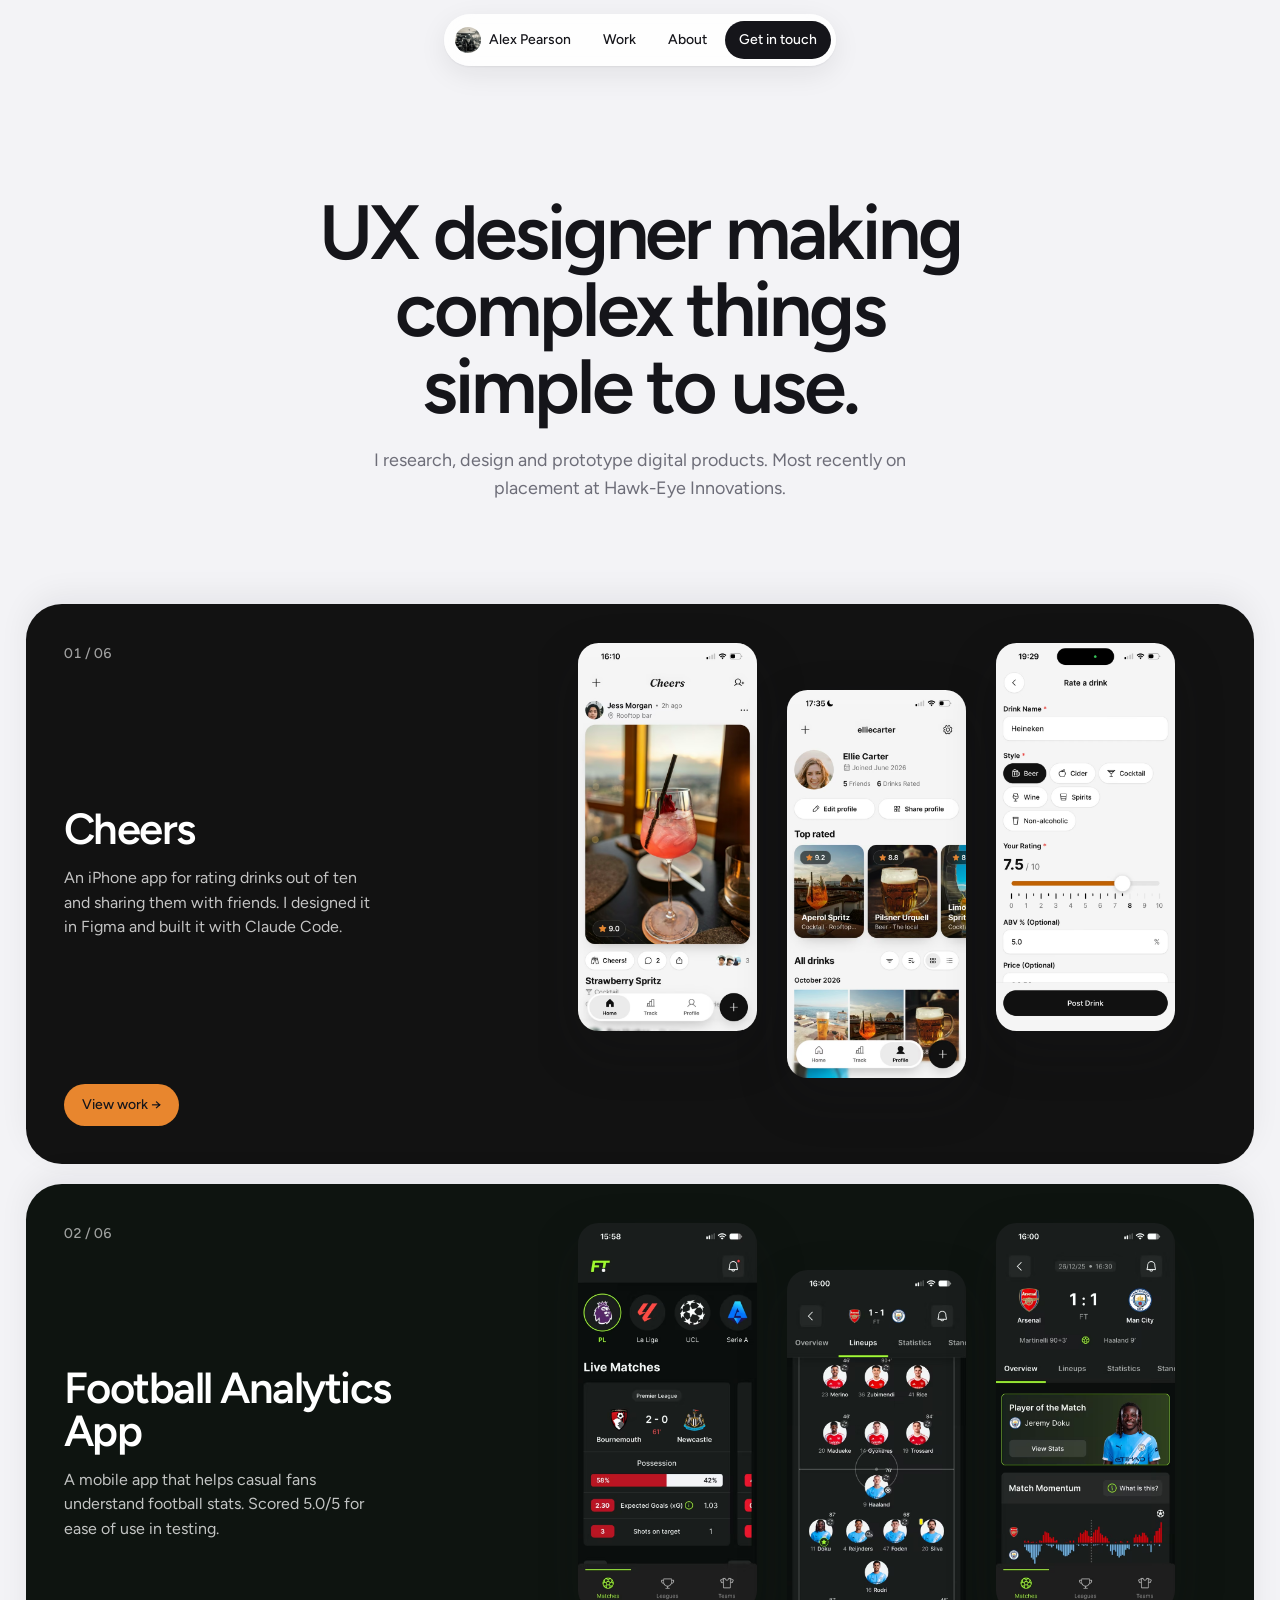
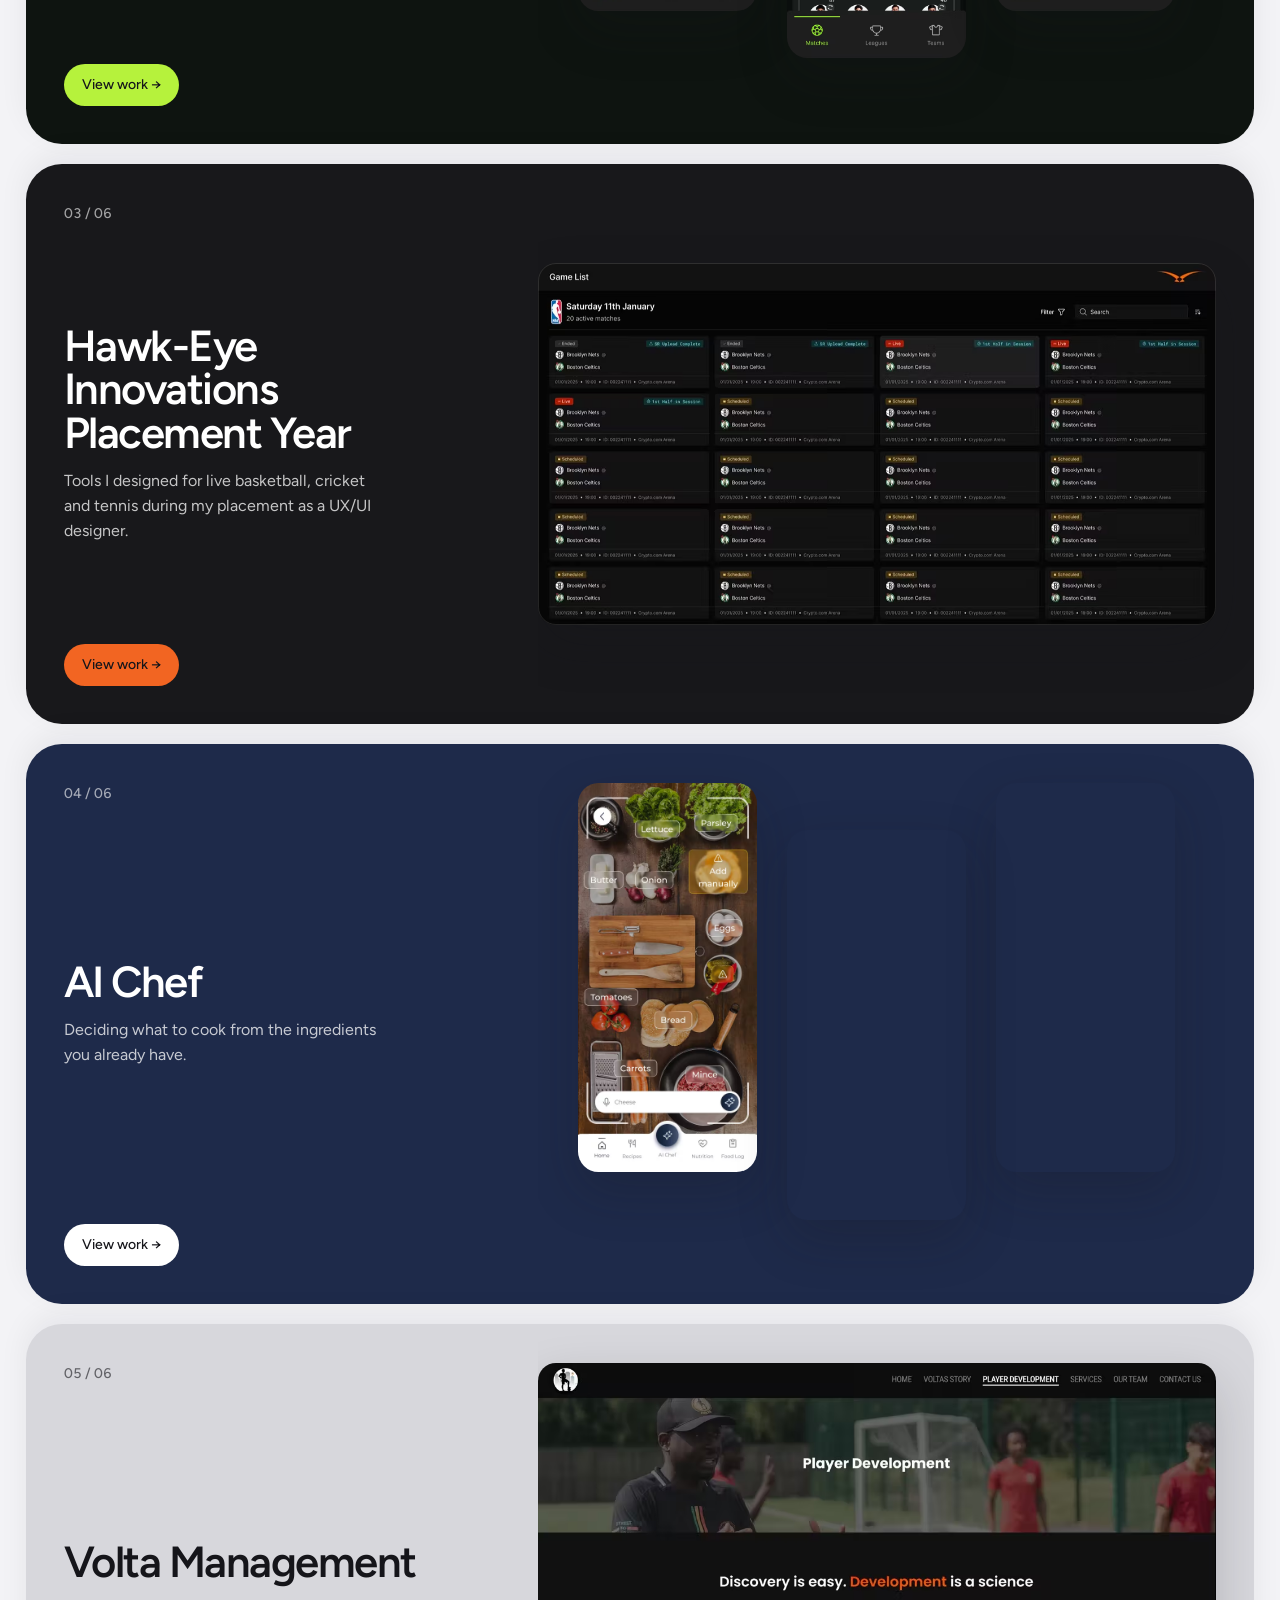
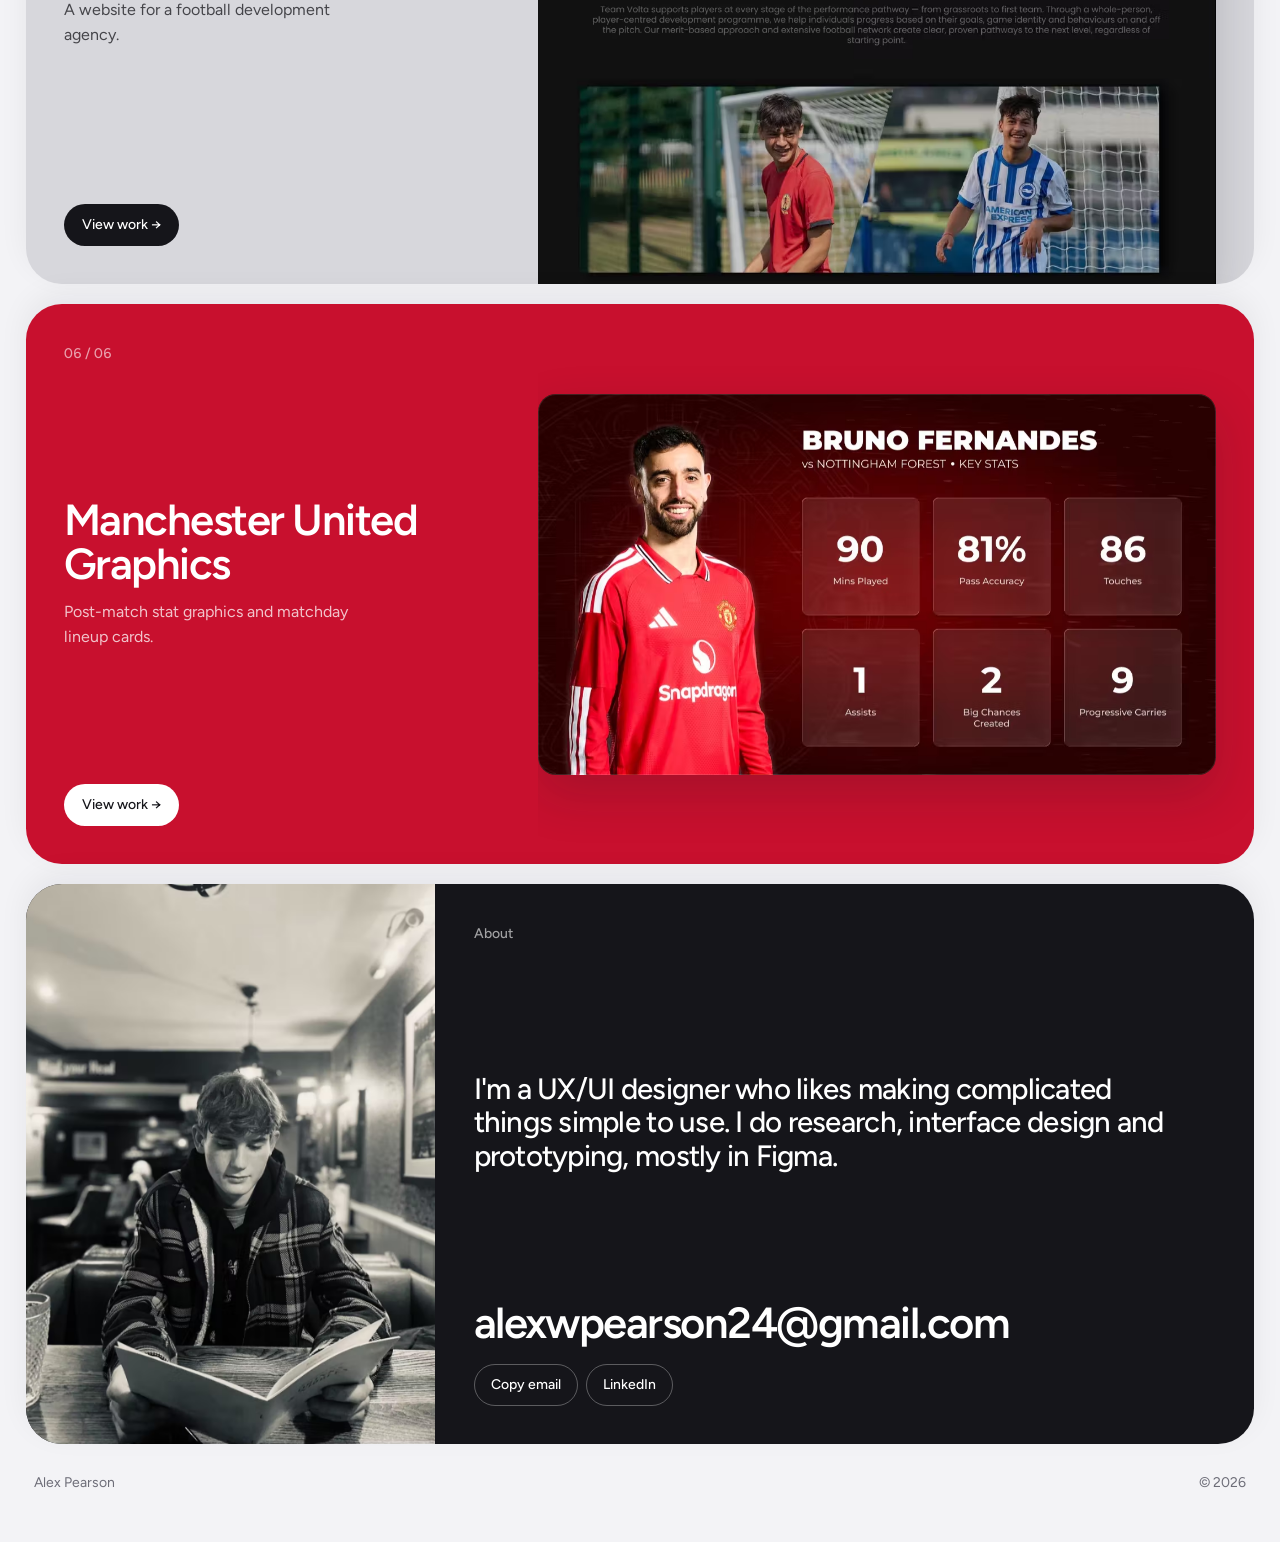
==== index.html @ 1be899c8 "Mention Figma and Claude Code on the Cheers card Co-Authored-By: Claude Opus 5.5 <noreply@anthropic." ====
<!DOCTYPE html>
<html lang="en">
<head>
  <meta charset="UTF-8" />
  <meta name="viewport" content="width=device-width, initial-scale=1.0" />
  <title>Alex Pearson — UX / UI Designer</title>
  <meta name="description" content="Alex Pearson is a UX/UI designer who researches, designs and prototypes digital products." />
  <link rel="preconnect" href="https://fonts.googleapis.com" />
  <link rel="preconnect" href="https://fonts.gstatic.com" crossorigin />
  <link href="https://fonts.googleapis.com/css2?family=Figtree:wght@400;500;600&display=swap" rel="stylesheet" />
  <link rel="stylesheet" href="styles.css" />
</head>
<body>

  <!-- NAV -->
  <nav class="dock">
    <a class="me" href="#"><img src="Profile-avatar.jpg" width="26" height="26" alt="" />Alex Pearson</a>
    <a href="#work">Work</a>
    <a href="#about">About</a>
    <a class="go" href="#about">Get in touch</a>
  </nav>

  <!-- HERO -->
  <header class="hero">
    <h1>UX designer making complex things simple to use.</h1>
    <p>I research, design and prototype digital products. Most recently on placement at Hawk-Eye Innovations.</p>
  </header>

  <!-- WORK -->
  <main class="wrap" id="work">

    <a class="card dark project" style="--i: 0; --tint: var(--cheers); --accent: var(--cheers-accent); --on-accent: var(--ink);" href="cheers.html">
      <div class="project-text">
        <span class="label">01 / 06</span>
        <div>
          <h2>Cheers</h2>
          <p>An iPhone app for rating drinks out of ten and sharing them with friends. I designed it in Figma and built it with Claude Code.</p>
        </div>
        <span class="more">View work →</span>
      </div>
      <div class="project-media"><div class="phones"><picture><source srcset="Cheers/Screens/home.avif" type="image/avif" /><img loading="lazy" decoding="async" src="Cheers/Screens/home.jpg" width="590" height="1278" alt="Cheers home feed with a friend's drink rated 9.0" /></picture><picture><source srcset="Cheers/Screens/profile.avif" type="image/avif" /><img loading="lazy" decoding="async" src="Cheers/Screens/profile.jpg" width="590" height="1278" alt="Cheers profile with a Top rated row" /></picture><picture><source srcset="Cheers/Screens/rating.avif" type="image/avif" /><img loading="lazy" decoding="async" src="Cheers/Screens/rating.jpg" width="590" height="1278" alt="Rating a drink out of 10" /></picture></div></div>
    </a>

    <a class="card dark project" style="--i: 1; --tint: var(--football); --accent: var(--football-accent); --on-accent: var(--ink);" href="football-analytics.html">
      <div class="project-text">
        <span class="label">02 / 06</span>
        <div>
          <h2>Football Analytics App</h2>
          <p>A mobile app that helps casual fans understand football stats. Scored 5.0/5 for ease of use in testing.</p>
        </div>
        <span class="more">View work →</span>
      </div>
      <div class="project-media"><div class="phones"><picture><source srcset="Football%20Analytics/Screens/home.avif" type="image/avif" /><img src="Football%20Analytics/Screens/home.jpg" width="590" height="1278" alt="Home screen with live matches and expected goals (xG) with an information button" /></picture><picture><source srcset="Football%20Analytics/Screens/match-lineups.avif" type="image/avif" /><img src="Football%20Analytics/Screens/match-lineups.jpg" width="590" height="1278" alt="Match lineups with substitutions, goals and cards" /></picture><picture><source srcset="Football%20Analytics/Screens/match-overview.avif" type="image/avif" /><img src="Football%20Analytics/Screens/match-overview.jpg" width="590" height="1278" alt="Match overview with player of the match and a match momentum chart" /></picture></div></div>
    </a>

    <a class="card dark project" style="--i: 2; --tint: var(--hawkeye); --accent: var(--hawkeye-accent); --on-accent: var(--ink);" href="hawk-eye.html">
      <div class="project-text">
        <span class="label">03 / 06</span>
        <div>
          <h2>Hawk-Eye Innovations Placement Year</h2>
          <p>Tools I designed for live basketball, cricket and tennis during my placement as a UX/UI designer.</p>
        </div>
        <span class="more">View work →</span>
      </div>
      <div class="project-media fit trim"><picture><source srcset="Hawk-eye/Basketbal%20status/45d4832c-0d06-4453-8cc9-5bf06bbc6c1f_rw_1200.avif" type="image/avif" /><img src="Hawk-eye/Basketbal%20status/45d4832c-0d06-4453-8cc9-5bf06bbc6c1f_rw_1200.jpg" width="1200" height="673" alt="Hawk-Eye basketball game list showing live, ended and scheduled games" /></picture></div>
    </a>

    <a class="card dark project" style="--i: 3; --tint: var(--aichef);" href="ai-chef.html">
      <div class="project-text">
        <span class="label">04 / 06</span>
        <div>
          <h2>AI Chef</h2>
          <p>Deciding what to cook from the ingredients you already have.</p>
        </div>
        <span class="more">View work →</span>
      </div>
      <div class="project-media"><div class="phones"><picture><source srcset="AI%20chef/8.avif" type="image/avif" /><img loading="lazy" decoding="async" src="AI%20chef/8.jpg" width="440" height="956" alt="AI Chef ingredient scanner" /></picture><picture><source srcset="AI%20chef/3.avif" type="image/avif" /><img loading="lazy" decoding="async" src="AI%20chef/3.jpg" width="440" height="956" alt="AI Chef home screen" /></picture><picture><source srcset="AI%20chef/5.avif" type="image/avif" /><img loading="lazy" decoding="async" src="AI%20chef/5.jpg" width="440" height="956" alt="AI Chef nutrition screen" /></picture></div></div>
    </a>

    <a class="card project" style="--i: 4; --tint: var(--volta);" href="volta-management.html">
      <div class="project-text">
        <span class="label">05 / 06</span>
        <div>
          <h2>Volta Management</h2>
          <p>A website for a football development agency.</p>
        </div>
        <span class="more">View work →</span>
      </div>
      <div class="project-media"><picture><source srcset="Volta/Player%20Development%20card.avif" type="image/avif" /><img loading="lazy" decoding="async" src="Volta/Player%20Development%20card.jpg" width="1100" height="900" alt="Volta Management website, Player Development page" /></picture></div>
    </a>

    <a class="card dark project" style="--i: 5; --tint: var(--united);" href="manchester-united.html">
      <div class="project-text">
        <span class="label">06 / 06</span>
        <div>
          <h2>Manchester United Graphics</h2>
          <p>Post-match stat graphics and matchday lineup cards.</p>
        </div>
        <span class="more">View work →</span>
      </div>
      <div class="project-media fit"><picture><source srcset="Manchester%20united%20graphics/__Graphics%202026/Bruno%20Home%20Kit.avif" type="image/avif" /><img loading="lazy" decoding="async" src="Manchester%20united%20graphics/__Graphics%202026/Bruno%20Home%20Kit.jpg" width="1200" height="675" alt="Bruno Fernandes post-match stat graphic" /></picture></div>
    </a>

    <!-- ABOUT -->
    <section class="card dark project about" id="about" style="--i: 6; --tint: var(--ink);">
      <picture><source srcset="Profile.avif" type="image/avif" /><img loading="lazy" decoding="async" src="Profile.jpg" width="1000" height="1333" alt="Alex Pearson" /></picture>
      <div class="project-text">
        <span class="label">About</span>
        <p class="big">I'm a UX/UI designer who likes making complicated things simple to use. I do research, interface design and prototyping, mostly in Figma.</p>
        <div>
          <a class="email" href="mailto:alexwpearson24@gmail.com">alexwpearson24@gmail.com</a>
          <div class="links">
            <button type="button" data-copy="alexwpearson24@gmail.com">Copy email</button>
            <a href="https://www.linkedin.com/in/alexpearson-ux/" target="_blank" rel="noopener">LinkedIn</a>
          </div>
        </div>
      </div>
    </section>

  </main>

  <footer>
    <span>Alex Pearson</span>
    <span>© 2026</span>
  </footer>


  <script>
    const copyBtn = document.querySelector('[data-copy]');
    copyBtn.addEventListener('click', async () => {
      try {
        await navigator.clipboard.writeText(copyBtn.dataset.copy);
        copyBtn.textContent = 'Copied';
      } catch {
        window.getSelection().selectAllChildren(document.querySelector('.email'));
        copyBtn.textContent = 'Selected';
      }
      setTimeout(() => { copyBtn.textContent = 'Copy email'; }, 2000);
    });
  </script>
</body>
</html>
---- styles.css ----
*, *::before, *::after {
  box-sizing: border-box;
  margin: 0;
  padding: 0;
}

:root {
  --bg: #F3F3F6;
  --ink: #15151A;
  --grey: #6D6D78;
  --card: #FFFFFF;
  --night: #16171A;
  --peach: #FFE3D3;
  --sky: #DCE7FF;
  --butter: #FFF0B8;
  --mint: #DFF3E4;
  --rose: #FFDCE5;
  /* Project colours, taken from each project's own interface */
  --football: #0E1410;
  --football-accent: #B6F23C;
  --hawkeye: #18181B;
  --hawkeye-accent: #F26522;
  --smartboot: #D6E4FF;
  --smartboot-accent: #2563EB;
  --aichef: #1E2A4A;
  --volta: #D7D7DC;
  --united: #C8102E;
  --cheers: #121212;
  --cheers-accent: #E8862E;
  --sans: 'Figtree', system-ui, -apple-system, 'Segoe UI', sans-serif;
  --pad: clamp(12px, 2vw, 28px);
  --in: clamp(20px, 3vw, 44px);
  --r: clamp(22px, 2.8vw, 40px);
}

html {
  scroll-behavior: smooth;
}

body {
  background: var(--bg);
  color: var(--ink);
  font-family: var(--sans);
  font-size: 16px;
  line-height: 1.55;
  -webkit-font-smoothing: antialiased;
  padding: 0 var(--pad) 48px;
}

a {
  color: inherit;
  text-decoration: none;
}

a:focus-visible,
button:focus-visible {
  outline: 2px solid var(--ink);
  outline-offset: 3px;
  border-radius: 6px;
}

img {
  display: block;
  max-width: 100%;
  height: auto;
}

/* <picture> only swaps the file format; the <img> inside takes part in layout */
picture {
  display: contents;
}

picture > source {
  display: none;
}

.grey {
  color: var(--grey);
}

.wrap {
  max-width: 1240px;
  margin: 0 auto;
  display: grid;
  gap: 20px;
}

.label {
  font-size: 14px;
  font-weight: 500;
  font-variant-numeric: tabular-nums;
  opacity: 0.6;
}

/* ── NAV ── */
.dock {
  position: sticky;
  top: 14px;
  z-index: 40;
  width: fit-content;
  max-width: 100%;
  margin: 14px auto 0;
  display: flex;
  align-items: center;
  gap: 4px;
  padding: 5px;
  border-radius: 100px;
  background: rgba(255, 255, 255, 0.86);
  backdrop-filter: blur(14px);
  box-shadow: 0 1px 2px rgba(21, 21, 26, 0.06), 0 8px 28px rgba(21, 21, 26, 0.08);
  font-size: 14px;
  font-weight: 500;
}

.dock a {
  padding: 8px 14px;
  border-radius: 100px;
  white-space: nowrap;
  transition: background 0.15s;
}

.dock a:hover {
  background: var(--bg);
}

.dock .me {
  display: flex;
  align-items: center;
  gap: 8px;
  padding-left: 6px;
}

.dock .me img {
  width: 26px;
  height: 26px;
  border-radius: 50%;
  object-fit: cover;
}

.dock .go {
  background: var(--ink);
  color: #FFF;
}

.dock .go:hover {
  background: #33333D;
}

/* ── HERO ── */
.hero {
  max-width: 880px;
  margin: 0 auto;
  padding: clamp(64px, 10vw, 140px) 0 clamp(56px, 8vw, 110px);
  text-align: center;
}

.hero.case {
  padding: clamp(56px, 8vw, 110px) 0 clamp(40px, 5vw, 72px);
}

.hero h1 {
  font-weight: 600;
  font-size: clamp(36px, 6vw, 84px);
  line-height: 1;
  letter-spacing: -0.04em;
  text-wrap: balance;
}

.hero .label + h1 {
  margin-top: 16px;
}

.hero p {
  margin: 22px auto 0;
  max-width: 52ch;
  font-size: clamp(16px, 1.4vw, 19px);
  color: var(--grey);
}

.pills {
  display: flex;
  flex-wrap: wrap;
  gap: 8px;
}

.hero .pills {
  justify-content: center;
  margin-top: 26px;
}

.pill {
  font-size: 14px;
  padding: 8px 14px;
  border-radius: 100px;
  background: var(--card);
}

.pill b {
  font-weight: 500;
}

.read .pill {
  background: var(--bg);
  font-weight: 500;
}

/* ── CARDS ── */
.card {
  border-radius: var(--r);
  background: var(--tint, var(--card));
  overflow: hidden;
}

.card.dark {
  color: #FFF;
}

.more {
  align-self: flex-start;
  font-size: 14px;
  font-weight: 500;
  padding: 10px 18px;
  border-radius: 100px;
  background: var(--accent, var(--ink));
  color: var(--on-accent, #FFF);
  transition: transform 0.2s;
}

.card.dark .more {
  background: var(--accent, #FFF);
  color: var(--on-accent, var(--ink));
}

a.card:hover .more {
  transform: translateX(4px);
}

/* Cards that pile on top of each other as the page scrolls */
.project,
.phase {
  position: sticky;
  top: calc(76px + var(--i) * 12px);
  box-shadow: 0 -10px 30px rgba(21, 21, 26, 0.06);
}

/* ── HOMEPAGE PROJECTS ── */
.project {
  display: grid;
  grid-template-columns: minmax(0, 5fr) minmax(0, 7fr);
  height: clamp(380px, 46vw, 560px);
}

.project-text {
  padding: var(--in);
  display: flex;
  flex-direction: column;
  justify-content: space-between;
  gap: 32px;
}

.project h2 {
  font-weight: 600;
  font-size: clamp(28px, 3.4vw, 50px);
  line-height: 1;
  letter-spacing: -0.035em;
  max-width: 9em;
}

.project h2 + p {
  margin-top: 14px;
  max-width: 32ch;
  opacity: 0.75;
}

.project-media {
  min-height: 0;
  overflow: hidden;
  padding: var(--in) var(--in) 0 0;
  display: flex;
}

.project-media > picture > img {
  width: 100%;
  height: 100%;
  object-fit: cover;
  object-position: top left;
  border-radius: clamp(10px, 1.4vw, 18px) clamp(10px, 1.4vw, 18px) 0 0;
  box-shadow: 0 20px 50px rgba(21, 21, 26, 0.18);
}

/* Landscape work shown whole, not cropped */
.project-media.fit {
  padding: var(--in) var(--in) var(--in) 0;
  align-items: center;
}

.project-media.fit > picture > img {
  height: auto;
  max-height: 100%;
  object-fit: contain;
  border-radius: clamp(10px, 1.4vw, 18px);
}

/* The basketball exports carry a white strip along the bottom edge; trim it */
.trim img,
.project-media.trim > picture > img {
  aspect-ratio: 1200 / 640;
  object-fit: cover;
  object-position: top;
}

.card.dark .project-media.fit > picture > img,
.card.dark.showcase-wide.fit img {
  outline: 1px solid rgba(255, 255, 255, 0.12);
  outline-offset: -1px;
}

.phones {
  display: flex;
  justify-content: center;
  align-items: flex-start;
  gap: 5%;
  width: 100%;
  padding: 0 6%;
}

.phones img {
  flex: 1 1 0;
  min-width: 0;
  max-width: 240px;
  border-radius: clamp(10px, 1.6vw, 24px);
  box-shadow: 0 20px 50px rgba(21, 21, 26, 0.22);
}

.phones picture:nth-child(2) img {
  margin-top: 8%;
}

/* ── ABOUT ── */
.about {
  display: grid;
  grid-template-columns: minmax(0, 4fr) minmax(0, 8fr);
  height: auto;
  min-height: clamp(380px, 46vw, 560px);
}

.about > picture > img {
  width: 100%;
  height: 100%;
  min-height: 0;
  object-fit: cover;
}

.about .big {
  font-weight: 500;
  font-size: clamp(20px, 2.3vw, 34px);
  line-height: 1.15;
  letter-spacing: -0.025em;
  max-width: 24em;
}

.email {
  font-weight: 600;
  font-size: clamp(22px, 3.4vw, 50px);
  letter-spacing: -0.035em;
  line-height: 1.1;
  overflow-wrap: anywhere;
}

.links {
  display: flex;
  flex-wrap: wrap;
  gap: 8px;
  margin-top: 16px;
}

.links a,
.links button {
  font: inherit;
  font-size: 14px;
  font-weight: 500;
  color: inherit;
  background: none;
  padding: 9px 16px;
  border-radius: 100px;
  border: 1px solid rgba(255, 255, 255, 0.3);
  cursor: pointer;
  transition: background 0.15s, color 0.15s;
}

.links a:hover,
.links button:hover {
  background: #FFF;
  color: var(--ink);
}

/* ── CASE STUDY: SHOWCASE ── */
.showcase {
  display: flex;
  justify-content: center;
  align-items: flex-start;
  gap: 3%;
  aspect-ratio: 2 / 1;
  padding: 6% 7% 0;
}

.showcase img {
  flex: 1 1 0;
  min-width: 0;
  max-width: 250px;
  border-radius: clamp(10px, 1.6vw, 26px);
  box-shadow: 0 24px 60px rgba(21, 21, 26, 0.28);
}

.showcase.dark img {
  border: 1px solid rgba(255, 255, 255, 0.12);
}

.showcase picture:nth-child(even) img {
  margin-top: 6%;
}

.showcase-wide {
  aspect-ratio: 2 / 1;
  padding: var(--in) var(--in) 0;
}

.showcase-wide img {
  width: 100%;
  height: 100%;
  object-fit: cover;
  object-position: top;
  border-radius: clamp(10px, 1.4vw, 18px) clamp(10px, 1.4vw, 18px) 0 0;
  box-shadow: 0 24px 60px rgba(21, 21, 26, 0.22);
}

.showcase-wide.fit {
  aspect-ratio: auto;
  padding: var(--in);
}

.showcase-wide.fit img {
  height: auto;
  border-radius: clamp(10px, 1.4vw, 18px);
}

/* ── CASE STUDY: RESULTS ── */
.results {
  display: grid;
  grid-template-columns: repeat(auto-fit, minmax(220px, 1fr));
  gap: 20px;
}

.result {
  padding: clamp(18px, 2.2vw, 30px);
  display: flex;
  flex-direction: column;
  justify-content: space-between;
  gap: 28px;
  min-height: 200px;
}

.result b {
  font-weight: 600;
  font-size: clamp(40px, 5vw, 72px);
  line-height: 0.9;
  letter-spacing: -0.04em;
  font-variant-numeric: tabular-nums;
}

.result b.word {
  font-size: clamp(28px, 3.2vw, 46px);
  line-height: 1;
}

.result b small {
  font-size: 0.4em;
  font-weight: 500;
  letter-spacing: -0.01em;
  opacity: 0.55;
}

.result p {
  font-size: 14px;
  line-height: 1.4;
  max-width: 30ch;
}

/* ── CASE STUDY: READING SECTIONS ── */
.read {
  display: grid;
  grid-template-columns: minmax(0, 5fr) minmax(0, 7fr);
  gap: 24px clamp(24px, 4vw, 64px);
  padding: var(--in);
}

.read h2 {
  margin-top: 12px;
  font-weight: 600;
  font-size: clamp(26px, 3.1vw, 44px);
  line-height: 1.02;
  letter-spacing: -0.035em;
  max-width: 12em;
  text-wrap: balance;
}

.read .body {
  display: grid;
  gap: 14px;
  align-content: start;
}

.read .body p {
  max-width: 60ch;
}

ul.list {
  list-style: none;
  display: grid;
  gap: 6px;
}

ul.list li {
  position: relative;
  padding-left: 20px;
  max-width: 56ch;
}

ul.list li::before {
  content: '';
  position: absolute;
  left: 0;
  top: 0.62em;
  width: 8px;
  height: 8px;
  border-radius: 50%;
  background: currentColor;
  opacity: 0.25;
}

.cols {
  display: grid;
  grid-template-columns: repeat(2, minmax(0, 1fr));
  gap: 20px 28px;
  align-content: start;
}

.cols h4 {
  font-size: 14px;
  font-weight: 500;
  opacity: 0.6;
  margin-bottom: 10px;
}

.tiles {
  display: grid;
  grid-template-columns: repeat(2, minmax(0, 1fr));
  gap: 10px;
  margin-top: 8px;
}

.tiles.three {
  grid-template-columns: repeat(3, minmax(0, 1fr));
}

.tiles div {
  background: var(--bg);
  border-radius: 18px;
  padding: 16px;
}

.tiles b {
  display: block;
  font-weight: 600;
  line-height: 1.25;
  margin-bottom: 6px;
}

.tiles span {
  display: block;
  font-size: 14px;
  line-height: 1.45;
  color: var(--grey);
}

/* ── CASE STUDY: STACKED PHASES ── */
.phases {
  display: grid;
  gap: 20px;
}

.phase {
  display: grid;
  grid-template-columns: minmax(0, 5fr) minmax(0, 7fr);
  gap: 24px clamp(24px, 4vw, 64px);
  padding: var(--in);
  min-height: 360px;
}

.phase h3 {
  margin-top: 12px;
  font-weight: 600;
  font-size: clamp(32px, 4.4vw, 64px);
  line-height: 0.95;
  letter-spacing: -0.04em;
}

.phase h3.long {
  font-size: clamp(28px, 3.4vw, 48px);
  line-height: 1;
}

.phase h3 + p {
  margin-top: 14px;
  max-width: 30ch;
  opacity: 0.75;
}

.phase ul.list li {
  font-size: 15px;
  line-height: 1.4;
}

/* ── CASE STUDY: MEDIA ── */
.frames {
  display: grid;
  grid-template-columns: repeat(2, minmax(0, 1fr));
  gap: 20px;
  align-items: start;
}

.frames img {
  width: 100%;
  border-radius: clamp(14px, 1.8vw, 24px);
  background: var(--card);
}

.frames.one {
  grid-template-columns: minmax(0, 1fr);
}

.frames.narrow {
  grid-template-columns: minmax(0, 720px);
  justify-content: center;
}

.screens {
  display: grid;
  grid-template-columns: repeat(var(--cols, 5), minmax(0, 1fr));
  gap: clamp(10px, 1.8vw, 26px);
  padding: var(--in);
}

.screens img {
  width: 100%;
  border-radius: clamp(8px, 1.3vw, 20px);
  box-shadow: 0 12px 30px rgba(21, 21, 26, 0.14);
}

.card.dark .screens img {
  border: 1px solid rgba(255, 255, 255, 0.12);
  box-shadow: none;
}

.caption {
  padding: var(--in) var(--in) 0;
}

/* ── CASE STUDY: NEXT ── */
.next {
  display: grid;
  grid-template-columns: minmax(0, 5fr) minmax(0, 7fr);
  height: clamp(340px, 40vw, 480px);
}

.next-text {
  padding: var(--in);
  display: flex;
  flex-direction: column;
  justify-content: space-between;
  gap: 32px;
}

.next h2 {
  font-weight: 600;
  font-size: clamp(28px, 3.4vw, 50px);
  line-height: 1;
  letter-spacing: -0.035em;
  max-width: 9em;
}

/* ── FOOTER ── */
footer {
  max-width: 1240px;
  margin: 0 auto;
  display: flex;
  flex-wrap: wrap;
  justify-content: space-between;
  gap: 8px 24px;
  padding: 28px 8px 0;
  font-size: 14px;
  color: var(--grey);
}

footer a:hover {
  color: var(--ink);
}

/* ── RESPONSIVE ── */
@media (max-width: 820px) {
  .project,
  .phase {
    position: static;
  }

  .project,
  .about,
  .read,
  .phase,
  .next {
    grid-template-columns: minmax(0, 1fr);
    height: auto;
  }

  .project-media {
    padding: 0 20px;
  }

  .project-media > picture > img,
  .project-media .phones {
    height: 300px;
  }

  .project-media.fit {
    padding: 0 20px 20px;
  }

  .project-media.fit > picture > img {
    height: auto;
  }

  .phones {
    overflow: hidden;
  }

  .about > picture > img {
    aspect-ratio: 4 / 3;
  }

  .dock a:not(.me):not(.go) {
    display: none;
  }

  .results {
    grid-template-columns: repeat(2, minmax(0, 1fr));
    gap: 12px;
  }

  .result {
    min-height: 160px;
  }

  .tiles,
  .tiles.three,
  .cols {
    grid-template-columns: minmax(0, 1fr);
  }

  .showcase,
  .showcase-wide {
    aspect-ratio: 4 / 3;
  }

  .showcase-wide.fit {
    aspect-ratio: auto;
  }

  .showcase picture:nth-child(n + 4) {
    display: none;
  }

  .frames {
    grid-template-columns: minmax(0, 1fr);
    gap: 12px;
  }

  .screens {
    grid-template-columns: repeat(3, minmax(0, 1fr));
  }

  .next .project-media:not(.fit) {
    height: 260px;
  }
}

@media (prefers-reduced-motion: reduce) {
  html {
    scroll-behavior: auto;
  }

  * {
    transition: none !important;
  }

  .project,
  .phase {
    position: static;
  }
}

/* ── CASE STUDY: UX STORY ── */
.glance {
  display: grid;
  grid-template-columns: repeat(3, minmax(0, 1fr));
  gap: 24px clamp(24px, 4vw, 56px);
  padding: var(--in);
}

.glance p {
  margin-top: 10px;
  font-size: clamp(17px, 1.5vw, 20px);
  line-height: 1.4;
  letter-spacing: -0.01em;
  max-width: 32ch;
}

.glance b {
  font-weight: 600;
}

.read i {
  font-style: italic;
}

.tiles.insight span::before {
  content: '→ ';
}

.decisions {
  display: grid;
  gap: 20px;
}

.decision {
  display: grid;
  grid-template-columns: minmax(0, 7fr) minmax(0, 5fr);
  min-height: 420px;
}

.decision-text {
  padding: var(--in);
  display: grid;
  gap: 16px;
  align-content: start;
}

.decision h3 {
  font-weight: 600;
  font-size: clamp(24px, 2.6vw, 38px);
  line-height: 1.05;
  letter-spacing: -0.03em;
  max-width: 16em;
  text-wrap: balance;
}

.why {
  display: grid;
  gap: 14px;
  margin-top: 4px;
}

.why div {
  background: rgba(255, 255, 255, 0.55);
  border-radius: 18px;
  padding: 16px;
}

.why dt {
  font-size: 14px;
  font-weight: 500;
  opacity: 0.6;
  margin-bottom: 4px;
}

.why dd {
  max-width: 56ch;
}

.decision-media {
  min-height: 0;
  overflow: hidden;
  display: flex;
  justify-content: center;
  align-items: flex-start;
  padding: var(--in) var(--in) 0 0;
  max-height: 520px;
}

.decision-media img {
  width: min(260px, 100%);
  border-radius: clamp(14px, 1.8vw, 26px);
  box-shadow: 0 20px 50px rgba(21, 21, 26, 0.22);
}

@media (max-width: 820px) {
  .glance,
  .decision {
    grid-template-columns: minmax(0, 1fr);
  }

  .decision-media {
    padding: 0 20px;
    max-height: 340px;
  }
}

.decision.text-only {
  grid-template-columns: minmax(0, 1fr);
  min-height: 0;
}

.decision.text-only .why {
  grid-template-columns: repeat(2, minmax(0, 1fr));
}

@media (max-width: 820px) {
  .decision.text-only .why {
    grid-template-columns: minmax(0, 1fr);
  }
}

.explainers .caption p {
  margin-top: 10px;
  max-width: 60ch;
  opacity: 0.75;
}

.explainers .screens {
  max-width: 900px;
  margin: 0 auto;
}
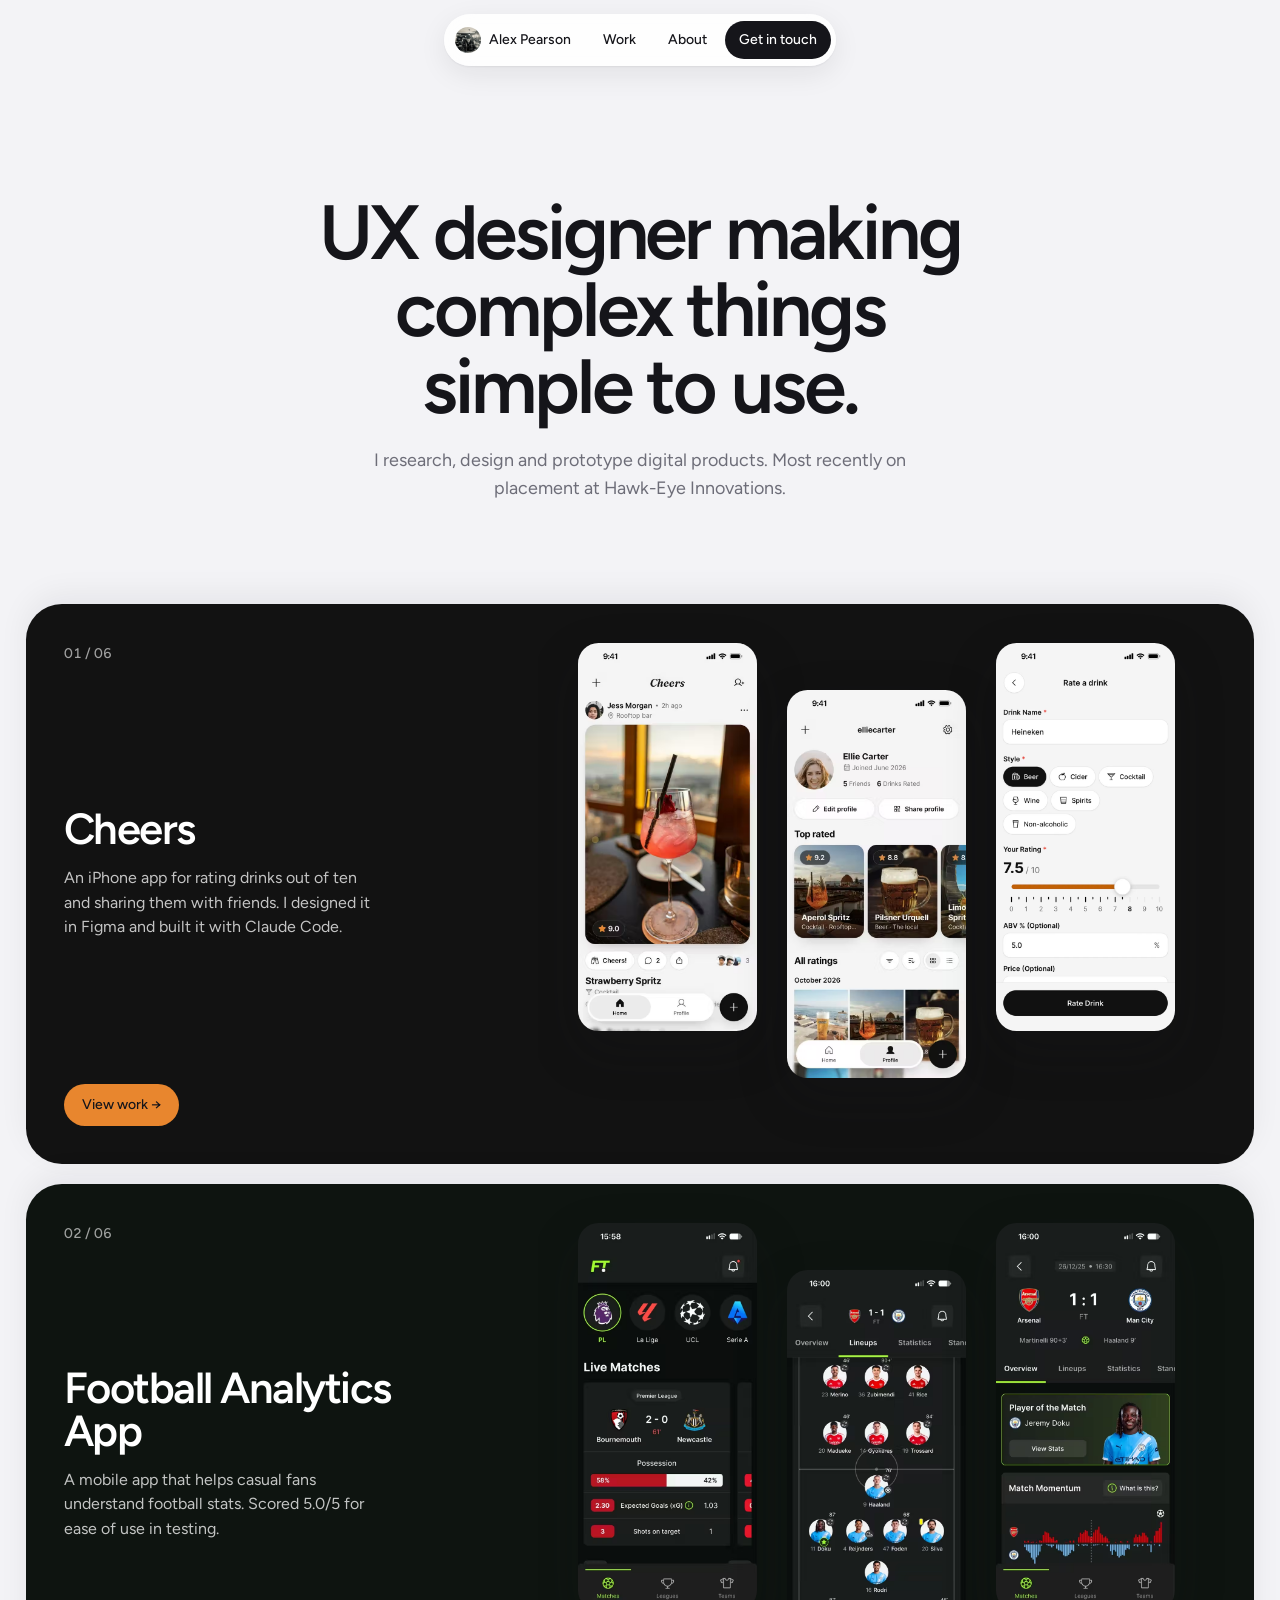
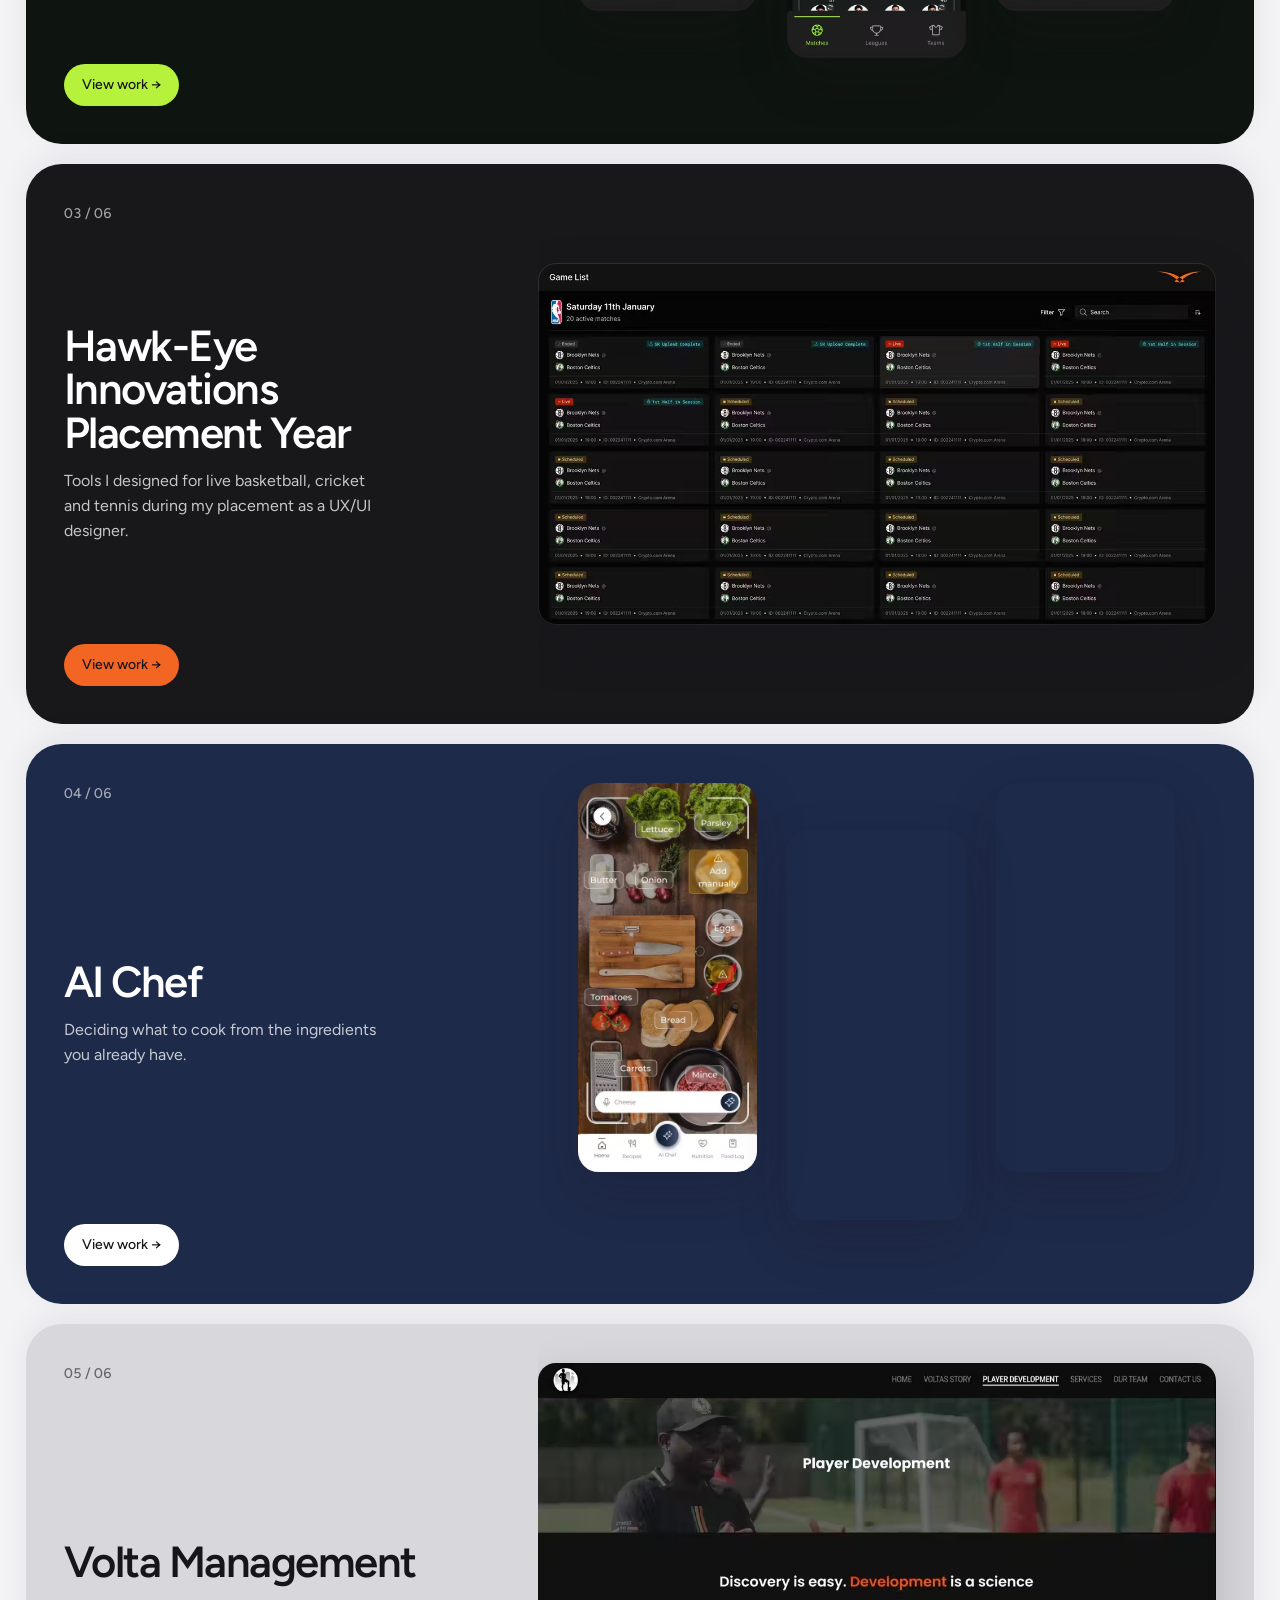
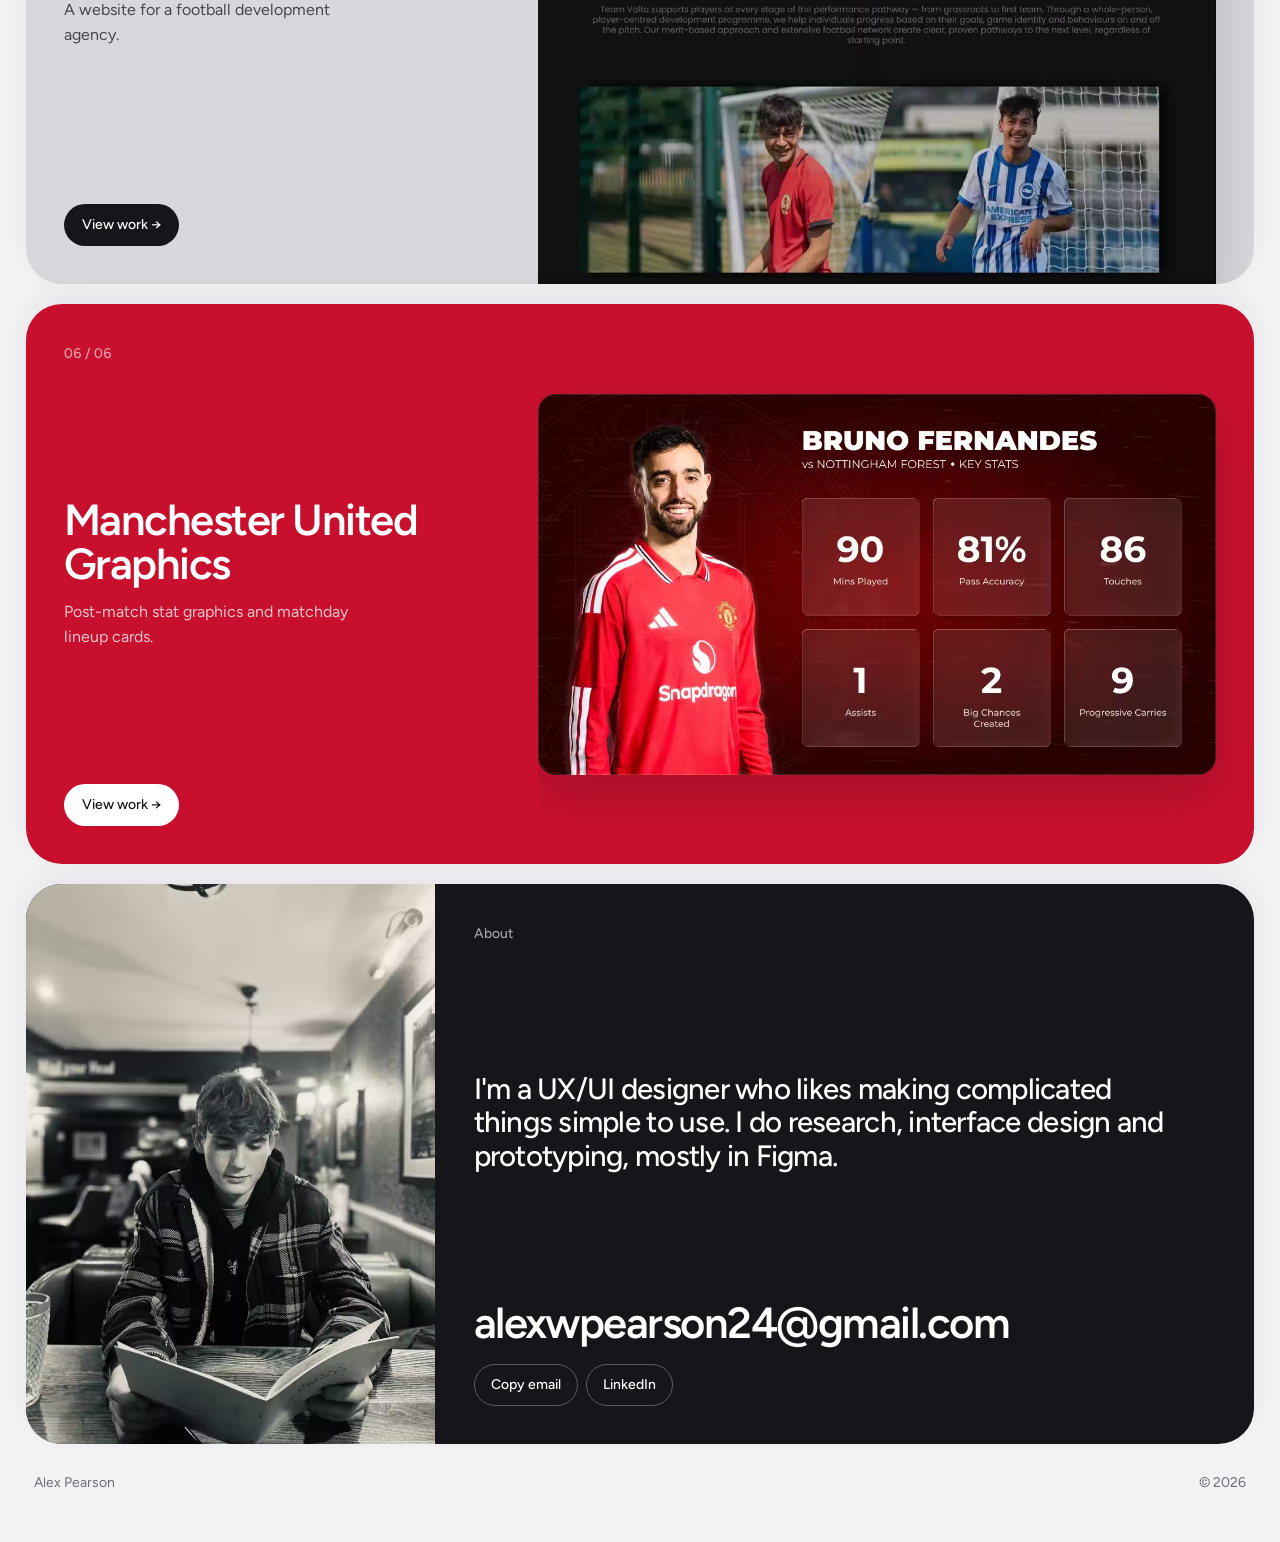
==== commit 7be23027: "Compress site images for faster loading Co-Authored-By: Claude Opus 5.5 <noreply@anthropic.com>" ====
--- a/index.html
+++ b/index.html
@@ -103,7 +103,7 @@
 
     <!-- ABOUT -->
     <section class="card dark project about" id="about" style="--i: 6; --tint: var(--ink);">
-      <picture><source srcset="Profile.avif" type="image/avif" /><img loading="lazy" decoding="async" src="Profile.jpg" width="1000" height="1333" alt="Alex Pearson" /></picture>
+      <picture><source srcset="Profile.avif" type="image/avif" /><img loading="lazy" decoding="async" src="Profile.jpg" width="750" height="1000" alt="Alex Pearson" /></picture>
       <div class="project-text">
         <span class="label">About</span>
         <p class="big">I'm a UX/UI designer who likes making complicated things simple to use. I do research, interface design and prototyping, mostly in Figma.</p>
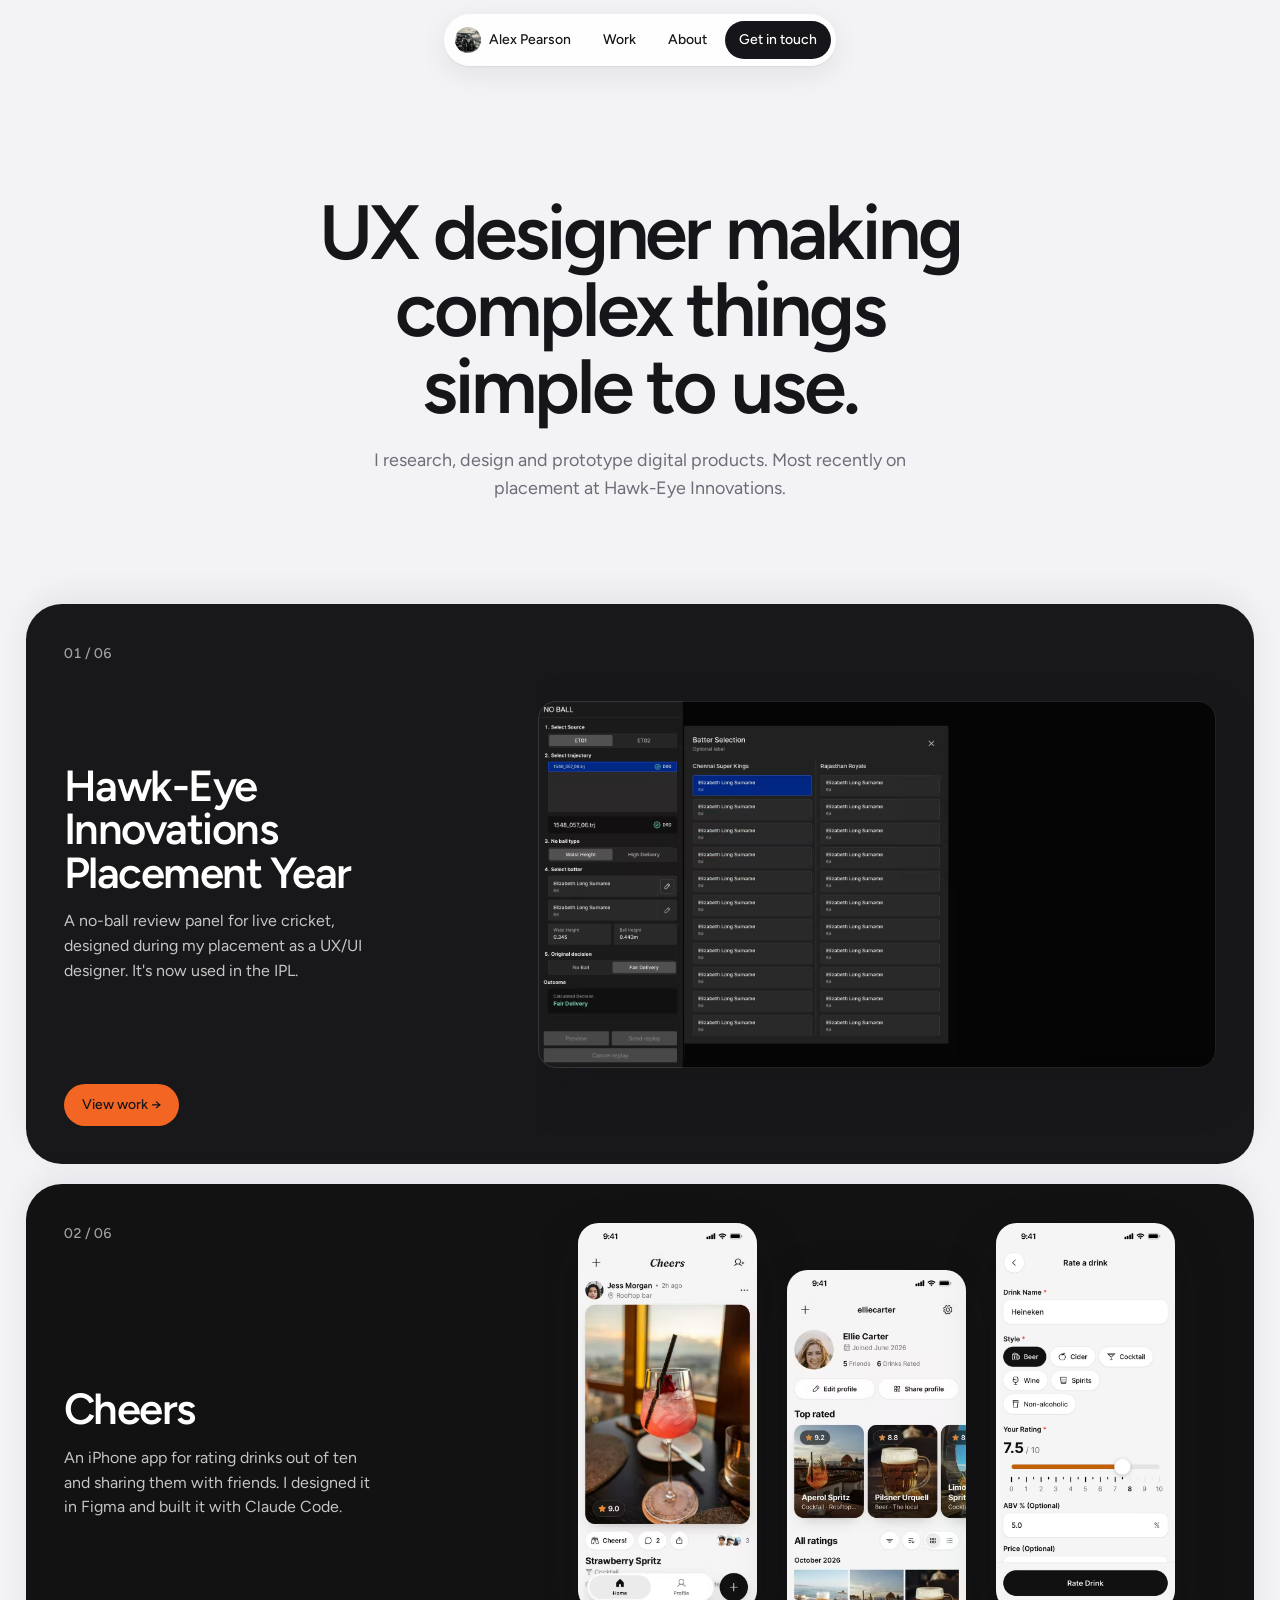
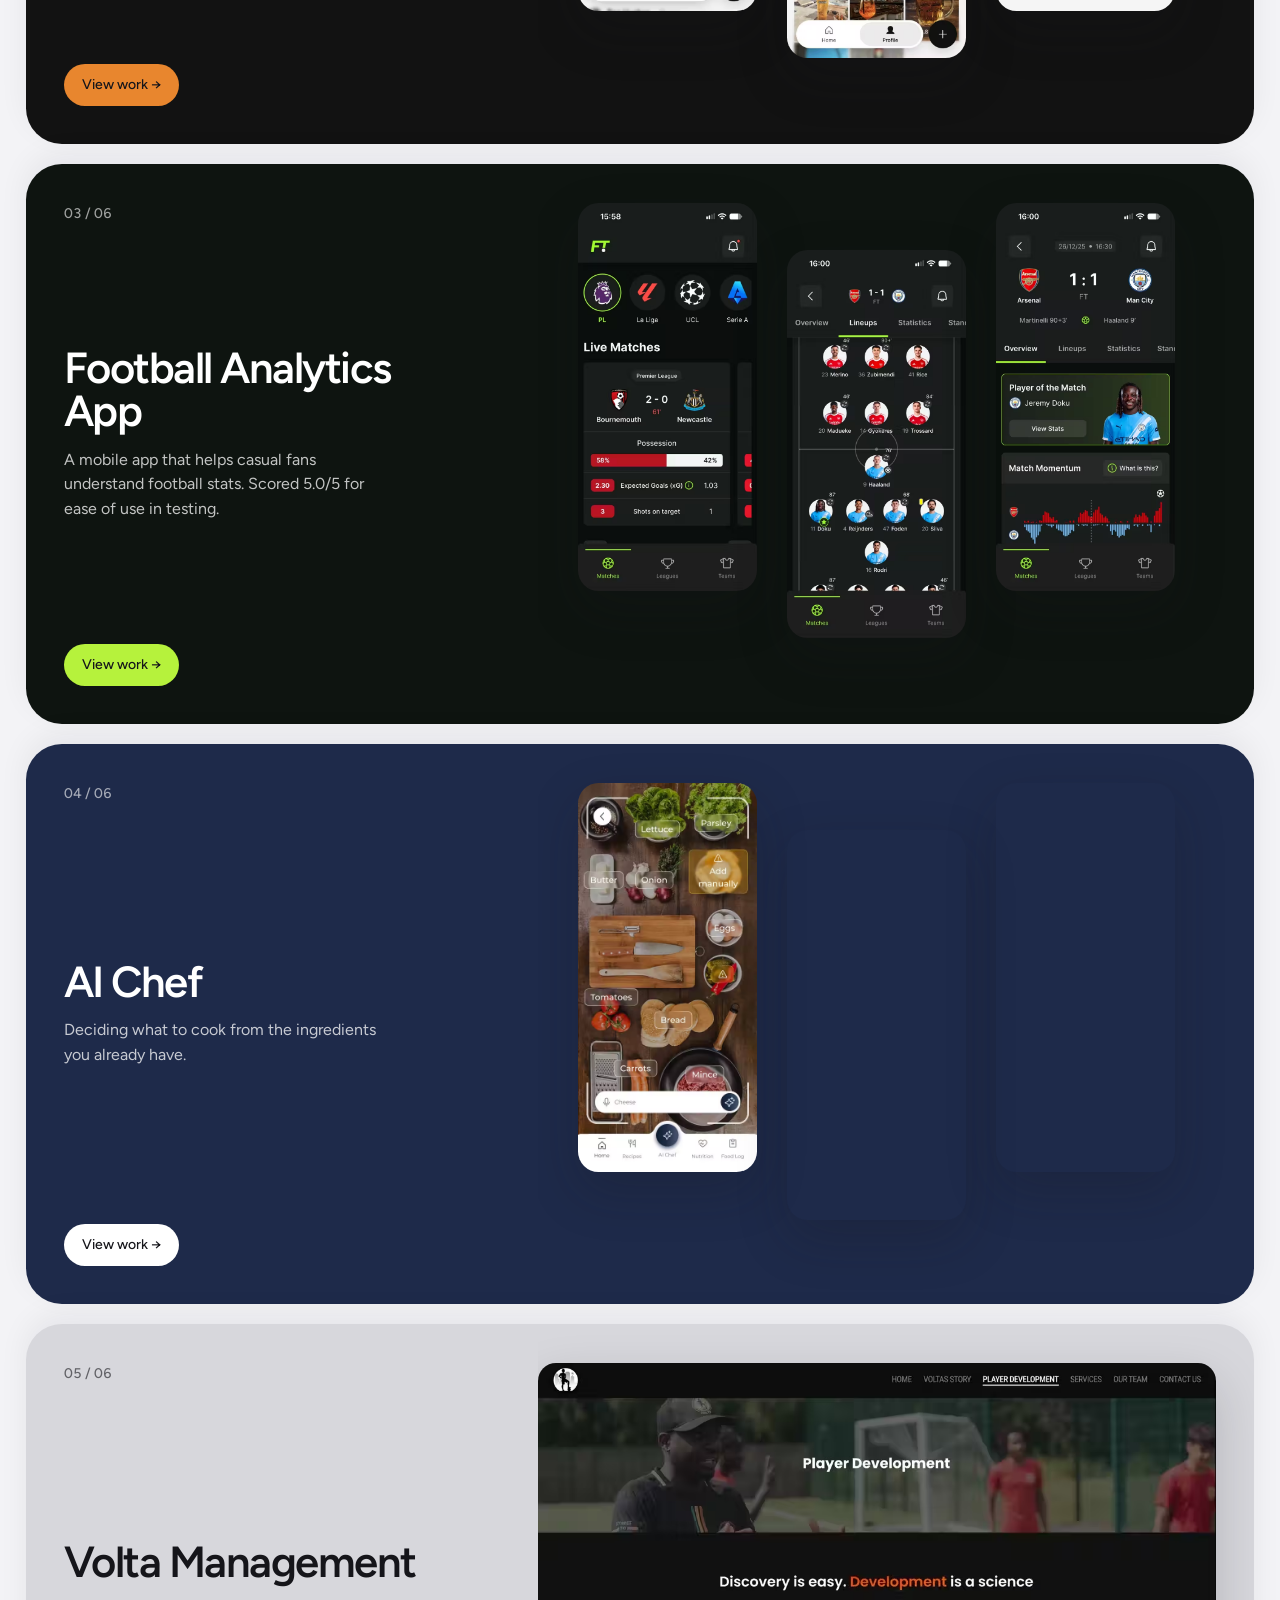
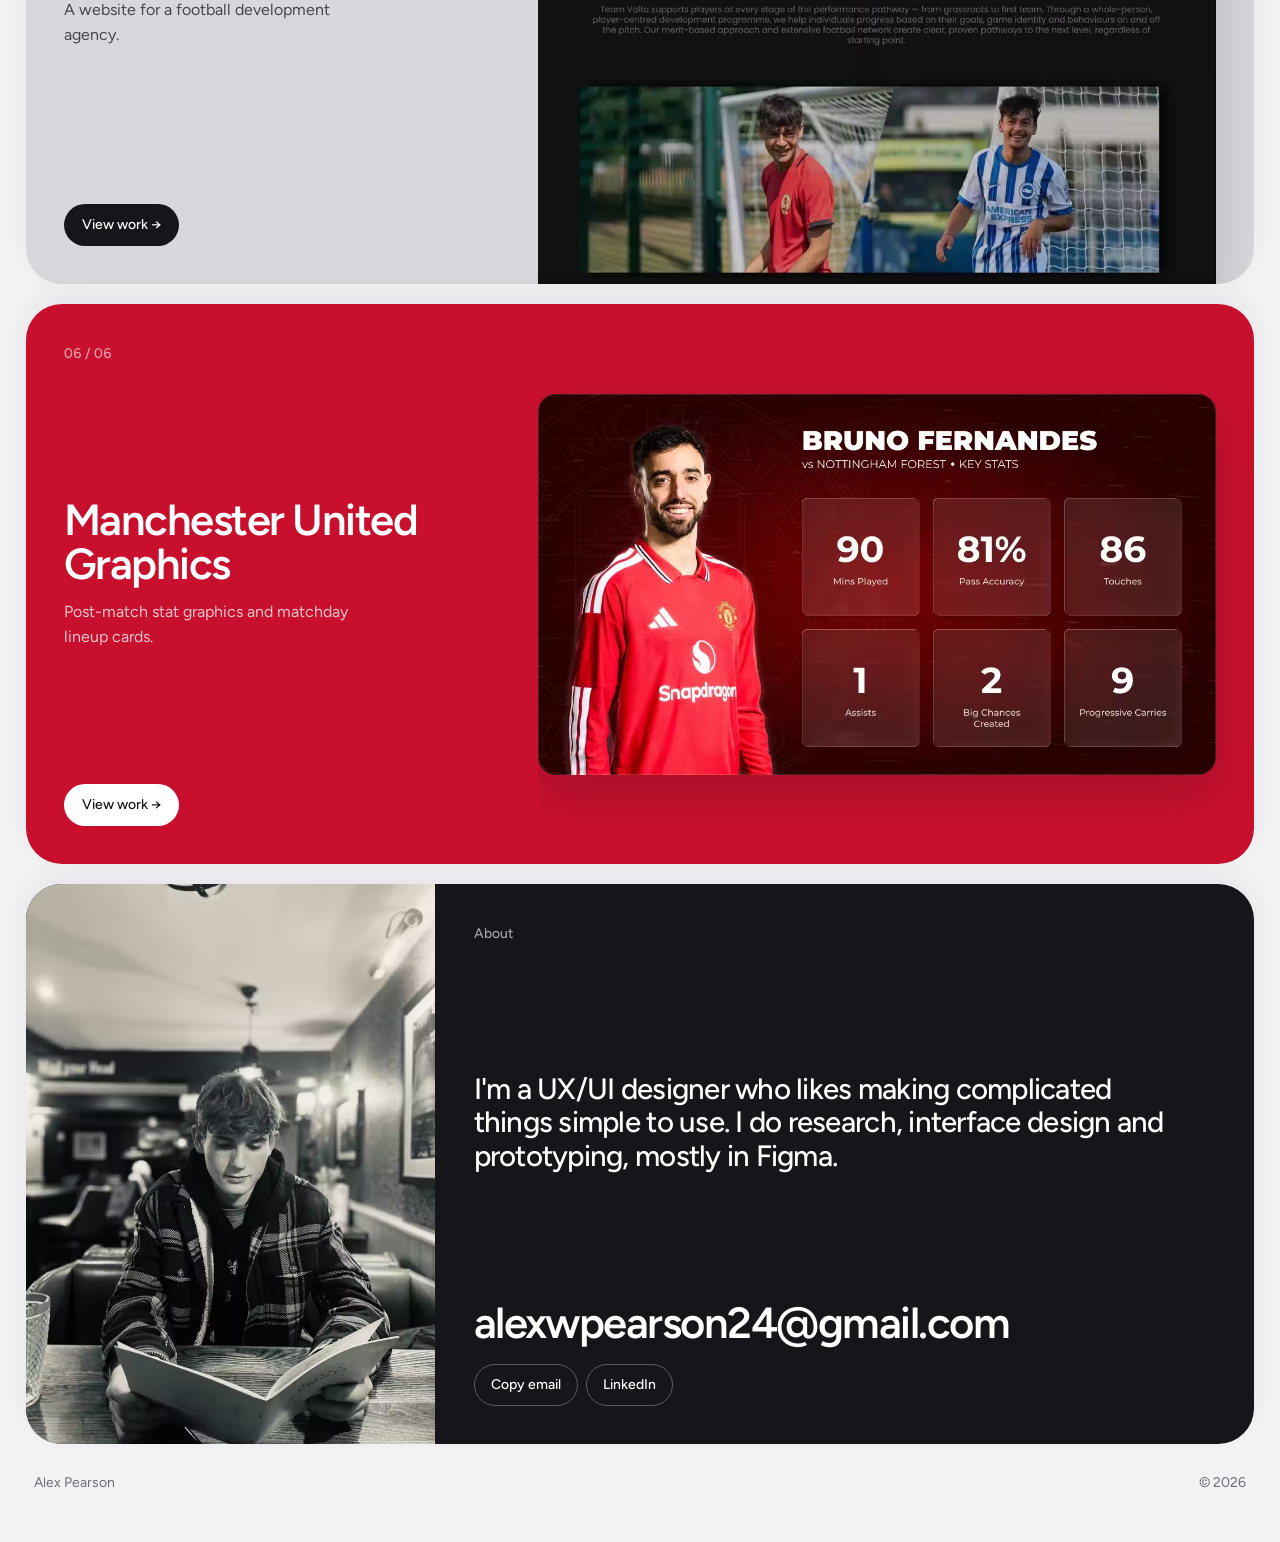
==== commit 83e1ccdf: "Show process and iteration on each case study, focus Hawk-Eye on cricket and move it first Co-Author" ====
--- a/index.html
+++ b/index.html
@@ -29,9 +29,21 @@
   <!-- WORK -->
   <main class="wrap" id="work">
 
-    <a class="card dark project" style="--i: 0; --tint: var(--cheers); --accent: var(--cheers-accent); --on-accent: var(--ink);" href="cheers.html">
+    <a class="card dark project" style="--i: 0; --tint: var(--hawkeye); --accent: var(--hawkeye-accent); --on-accent: var(--ink);" href="hawk-eye.html">
       <div class="project-text">
         <span class="label">01 / 06</span>
+        <div>
+          <h2>Hawk-Eye Innovations Placement Year</h2>
+          <p>A no-ball review panel for live cricket, designed during my placement as a UX/UI designer. It's now used in the IPL.</p>
+        </div>
+        <span class="more">View work →</span>
+      </div>
+      <div class="project-media fit"><picture><source srcset="Hawk-eye/CRICKET/46a21210-5cc7-4620-80fc-959860d0a033_rw_1920.avif" type="image/avif" /><img src="Hawk-eye/CRICKET/46a21210-5cc7-4620-80fc-959860d0a033_rw_1920.png" width="1920" height="1040" alt="The No Ball review panel, with numbered steps on the left and batter selection open" /></picture></div>
+    </a>
+
+    <a class="card dark project" style="--i: 1; --tint: var(--cheers); --accent: var(--cheers-accent); --on-accent: var(--ink);" href="cheers.html">
+      <div class="project-text">
+        <span class="label">02 / 06</span>
         <div>
           <h2>Cheers</h2>
           <p>An iPhone app for rating drinks out of ten and sharing them with friends. I designed it in Figma and built it with Claude Code.</p>
@@ -41,9 +53,9 @@
       <div class="project-media"><div class="phones"><picture><source srcset="Cheers/Screens/home.avif" type="image/avif" /><img loading="lazy" decoding="async" src="Cheers/Screens/home.jpg" width="590" height="1278" alt="Cheers home feed with a friend's drink rated 9.0" /></picture><picture><source srcset="Cheers/Screens/profile.avif" type="image/avif" /><img loading="lazy" decoding="async" src="Cheers/Screens/profile.jpg" width="590" height="1278" alt="Cheers profile with a Top rated row" /></picture><picture><source srcset="Cheers/Screens/rating.avif" type="image/avif" /><img loading="lazy" decoding="async" src="Cheers/Screens/rating.jpg" width="590" height="1278" alt="Rating a drink out of 10" /></picture></div></div>
     </a>
 
-    <a class="card dark project" style="--i: 1; --tint: var(--football); --accent: var(--football-accent); --on-accent: var(--ink);" href="football-analytics.html">
+    <a class="card dark project" style="--i: 2; --tint: var(--football); --accent: var(--football-accent); --on-accent: var(--ink);" href="football-analytics.html">
       <div class="project-text">
-        <span class="label">02 / 06</span>
+        <span class="label">03 / 06</span>
         <div>
           <h2>Football Analytics App</h2>
           <p>A mobile app that helps casual fans understand football stats. Scored 5.0/5 for ease of use in testing.</p>
@@ -51,18 +63,6 @@
         <span class="more">View work →</span>
       </div>
       <div class="project-media"><div class="phones"><picture><source srcset="Football%20Analytics/Screens/home.avif" type="image/avif" /><img src="Football%20Analytics/Screens/home.jpg" width="590" height="1278" alt="Home screen with live matches and expected goals (xG) with an information button" /></picture><picture><source srcset="Football%20Analytics/Screens/match-lineups.avif" type="image/avif" /><img src="Football%20Analytics/Screens/match-lineups.jpg" width="590" height="1278" alt="Match lineups with substitutions, goals and cards" /></picture><picture><source srcset="Football%20Analytics/Screens/match-overview.avif" type="image/avif" /><img src="Football%20Analytics/Screens/match-overview.jpg" width="590" height="1278" alt="Match overview with player of the match and a match momentum chart" /></picture></div></div>
-    </a>
-
-    <a class="card dark project" style="--i: 2; --tint: var(--hawkeye); --accent: var(--hawkeye-accent); --on-accent: var(--ink);" href="hawk-eye.html">
-      <div class="project-text">
-        <span class="label">03 / 06</span>
-        <div>
-          <h2>Hawk-Eye Innovations Placement Year</h2>
-          <p>Tools I designed for live basketball, cricket and tennis during my placement as a UX/UI designer.</p>
-        </div>
-        <span class="more">View work →</span>
-      </div>
-      <div class="project-media fit trim"><picture><source srcset="Hawk-eye/Basketbal%20status/45d4832c-0d06-4453-8cc9-5bf06bbc6c1f_rw_1200.avif" type="image/avif" /><img src="Hawk-eye/Basketbal%20status/45d4832c-0d06-4453-8cc9-5bf06bbc6c1f_rw_1200.jpg" width="1200" height="673" alt="Hawk-Eye basketball game list showing live, ended and scheduled games" /></picture></div>
     </a>
 
     <a class="card dark project" style="--i: 3; --tint: var(--aichef);" href="ai-chef.html">
--- a/styles.css
+++ b/styles.css
@@ -939,3 +939,115 @@
   max-width: 900px;
   margin: 0 auto;
 }
+
+/* ── CASE STUDY: PROCESS AND ITERATION ── */
+.process {
+  display: grid;
+  gap: 18px;
+  padding: var(--in);
+}
+
+.process ol {
+  list-style: none;
+  display: grid;
+  grid-template-columns: repeat(var(--steps, 5), minmax(0, 1fr));
+  gap: 10px;
+  counter-reset: step;
+}
+
+.process li {
+  background: var(--bg);
+  border-radius: 18px;
+  padding: 16px;
+}
+
+.process li::before {
+  counter-increment: step;
+  content: counter(step, decimal-leading-zero);
+  display: block;
+  margin-bottom: 14px;
+  font-size: 13px;
+  color: var(--grey);
+}
+
+.process li.upcoming {
+  background: none;
+  box-shadow: inset 0 0 0 1.5px rgba(21, 21, 26, 0.16);
+}
+
+.process li.upcoming::before {
+  content: 'Next';
+}
+
+.process b {
+  display: block;
+  font-weight: 600;
+  line-height: 1.25;
+  margin-bottom: 6px;
+}
+
+.process li span {
+  display: block;
+  font-size: 14px;
+  line-height: 1.45;
+  color: var(--grey);
+}
+
+.loops {
+  display: grid;
+  gap: 10px;
+}
+
+.loop {
+  background: var(--bg);
+  border-radius: 18px;
+  padding: 18px;
+}
+
+.loop > b {
+  display: block;
+  font-weight: 600;
+  margin-bottom: 12px;
+}
+
+.loop dl {
+  display: grid;
+  gap: 10px;
+}
+
+.loop dl div {
+  display: grid;
+  grid-template-columns: 110px minmax(0, 1fr);
+  gap: 14px;
+}
+
+.loop dt {
+  font-size: 14px;
+  color: var(--grey);
+}
+
+.loop dd {
+  font-size: 15px;
+  line-height: 1.45;
+}
+
+@media (max-width: 1100px) {
+  .process ol {
+    grid-template-columns: repeat(3, minmax(0, 1fr));
+  }
+}
+
+@media (max-width: 820px) {
+  .process ol {
+    grid-template-columns: minmax(0, 1fr);
+  }
+
+  .process li::before {
+    margin-bottom: 8px;
+  }
+
+  .loop dl div {
+    grid-template-columns: minmax(0, 1fr);
+    gap: 2px;
+  }
+}
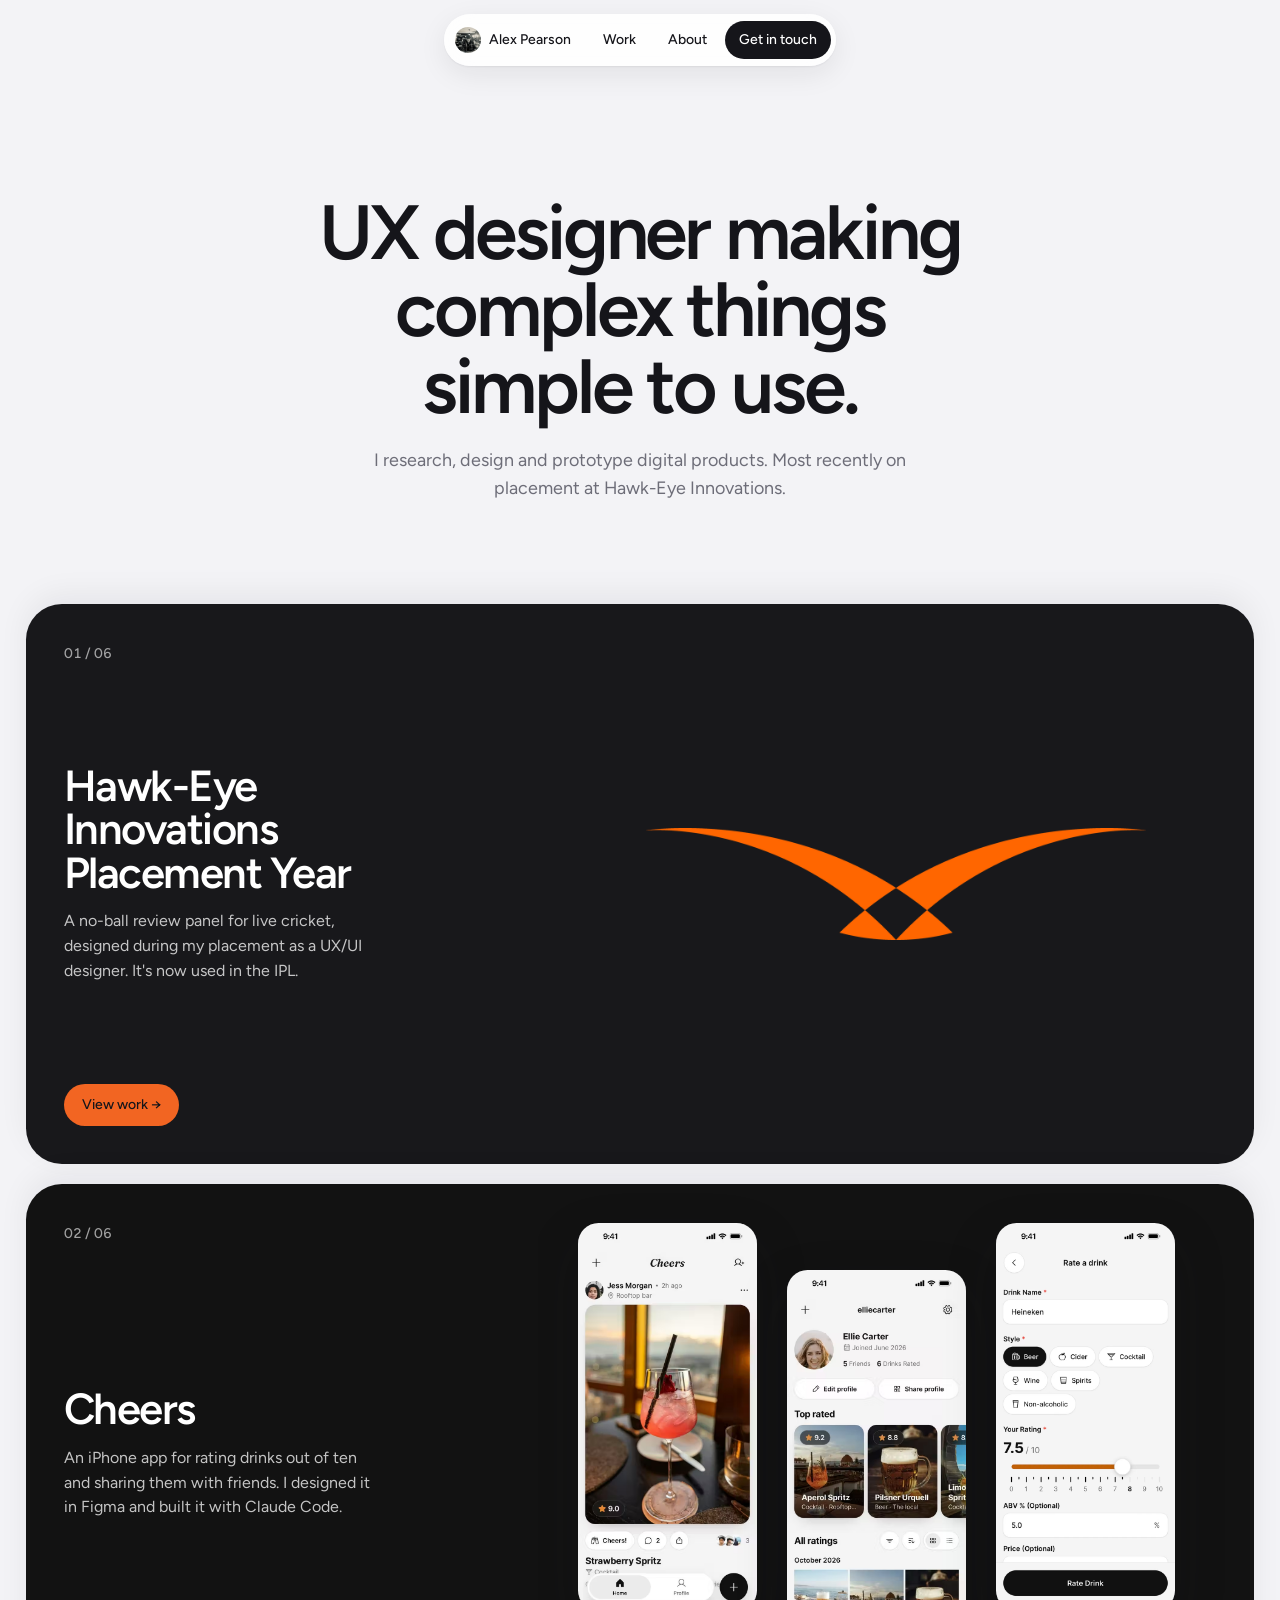
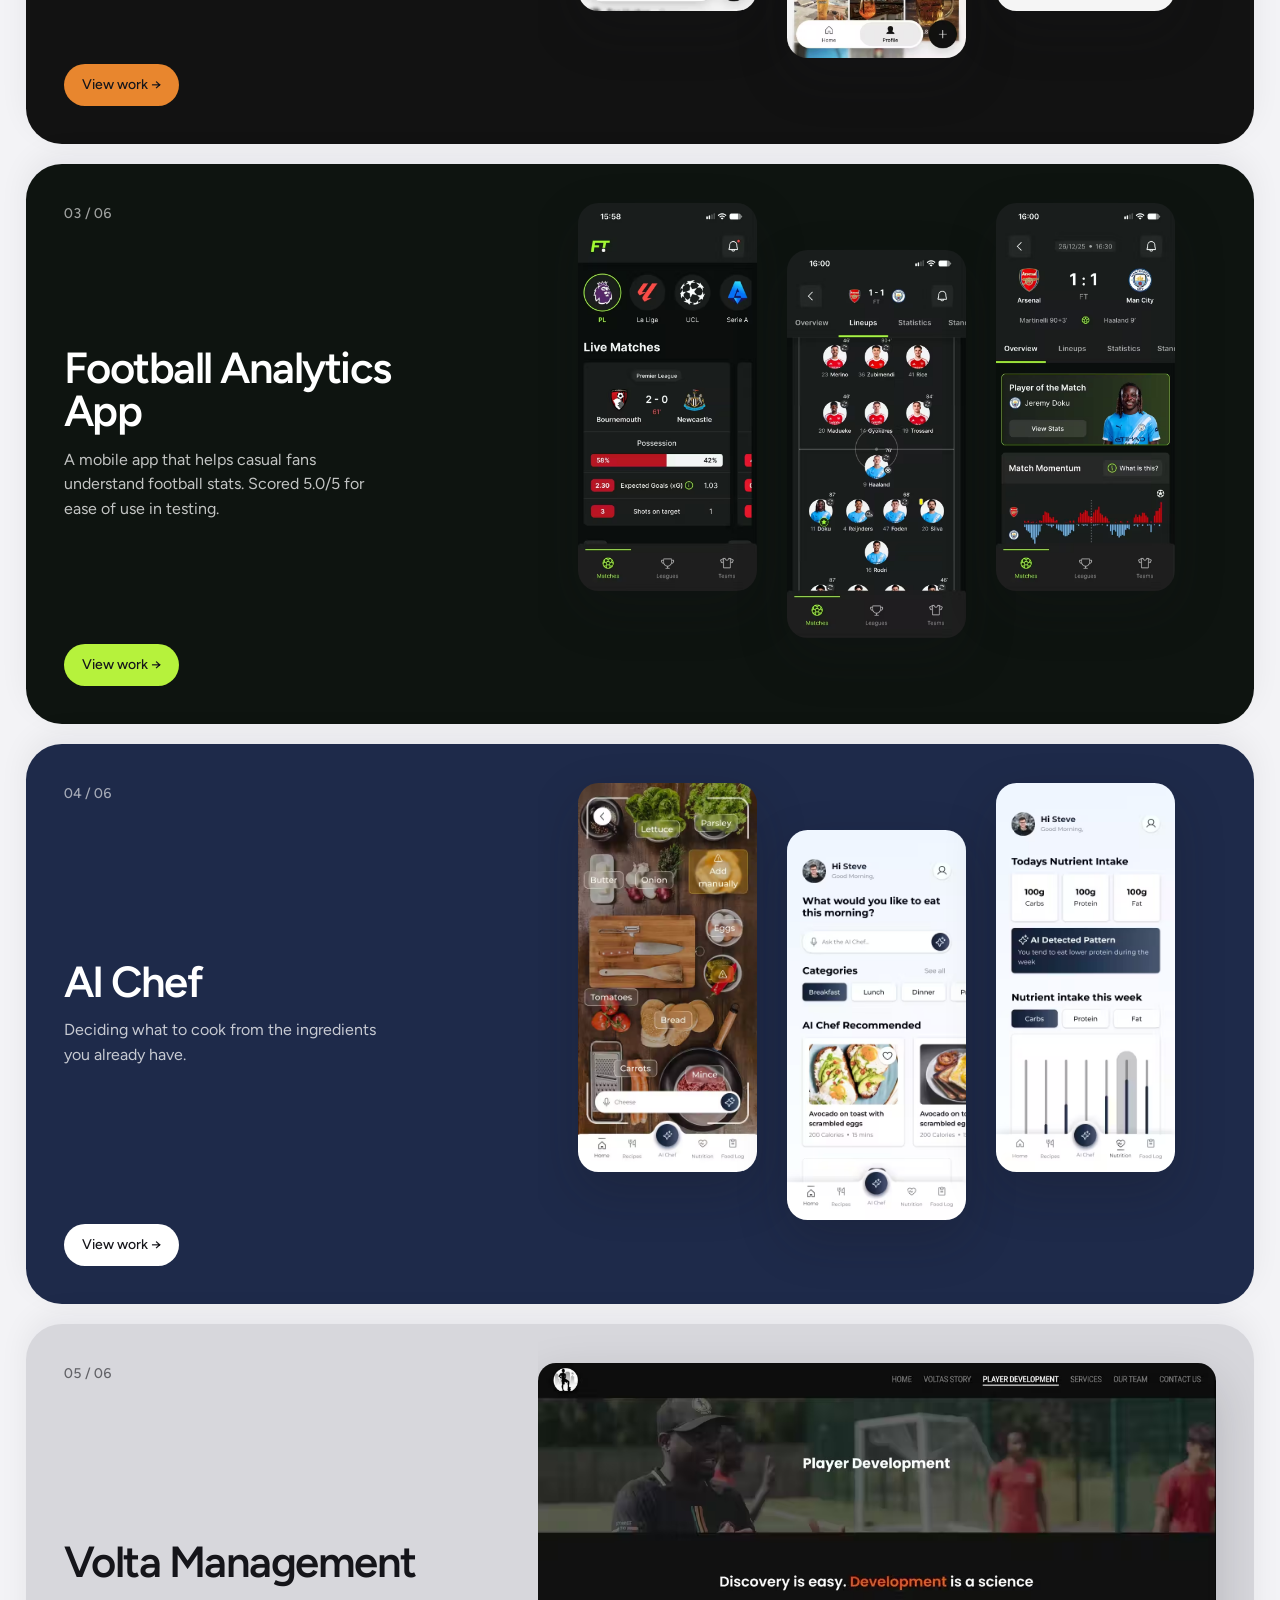
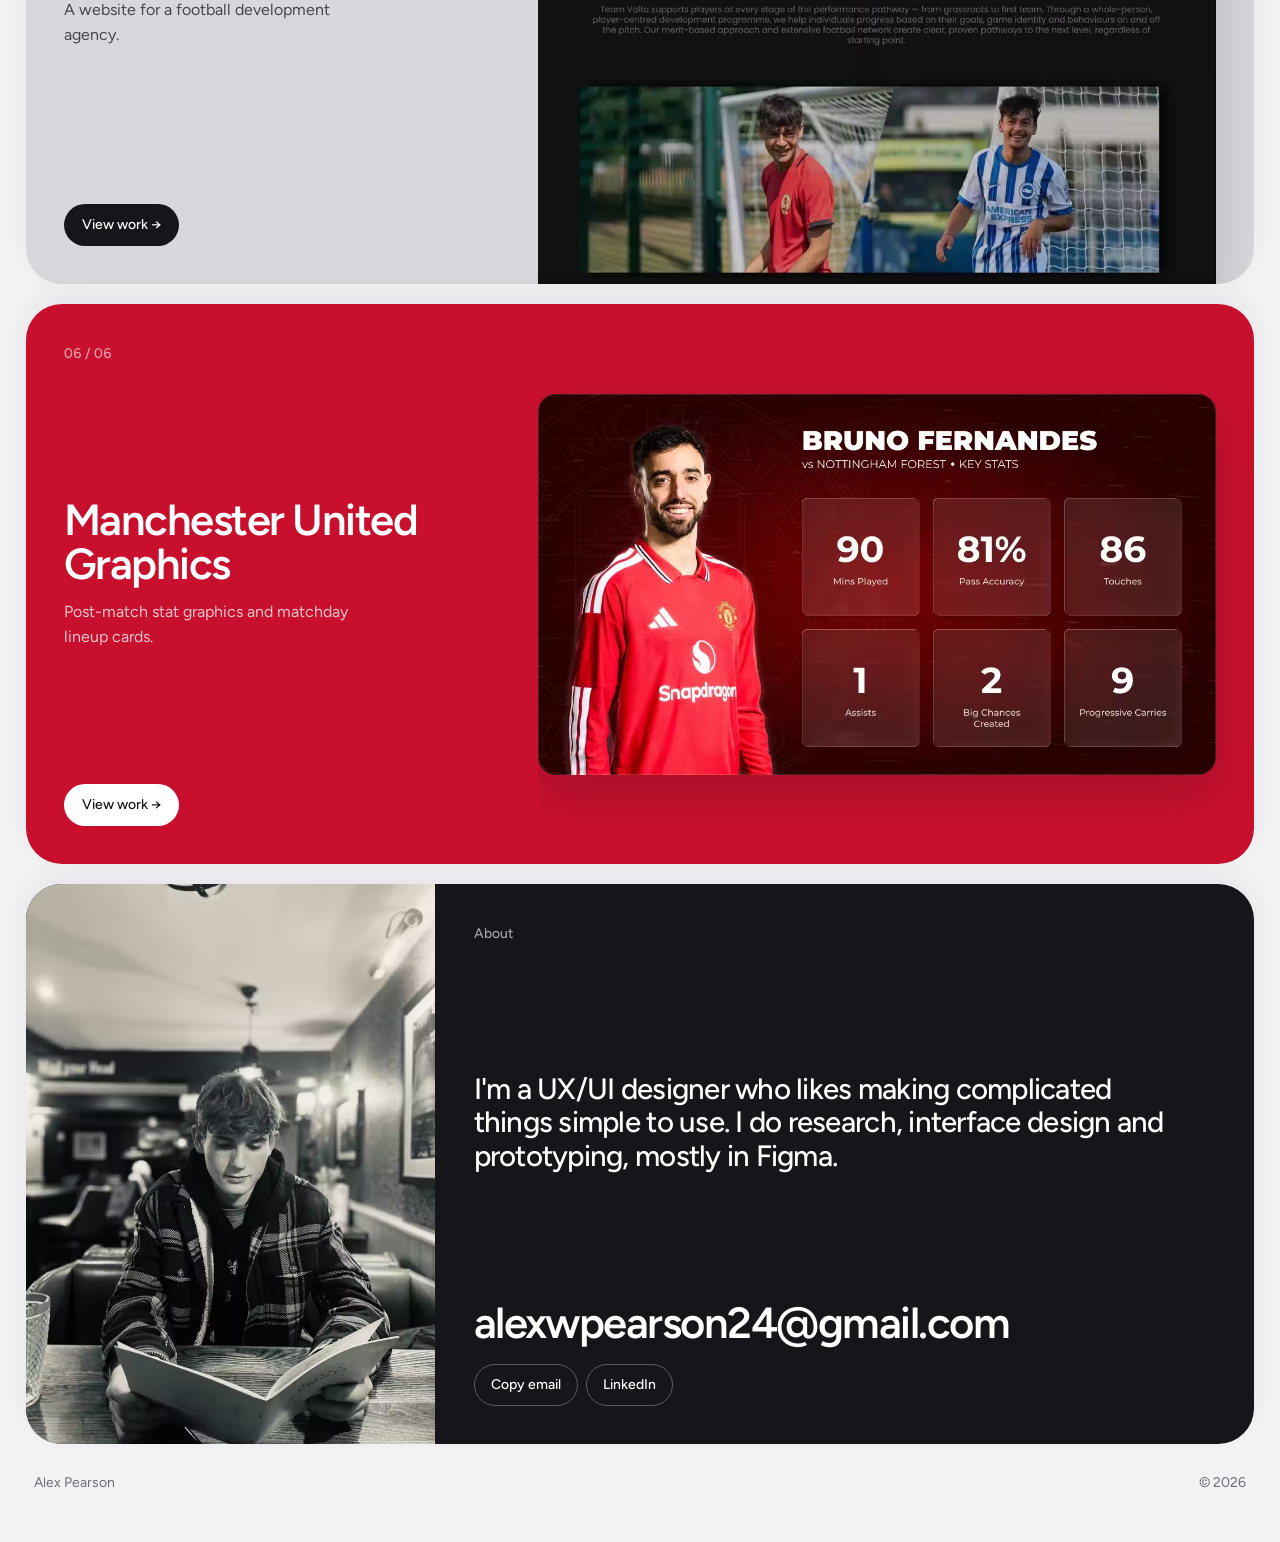
==== commit 65921fa6: "Use the Hawk-Eye logo on its project card Co-Authored-By: Claude Opus 5.5 <noreply@anthropic.com>" ====
--- a/index.html
+++ b/index.html
@@ -38,7 +38,7 @@
         </div>
         <span class="more">View work →</span>
       </div>
-      <div class="project-media fit"><picture><source srcset="Hawk-eye/CRICKET/46a21210-5cc7-4620-80fc-959860d0a033_rw_1920.avif" type="image/avif" /><img src="Hawk-eye/CRICKET/46a21210-5cc7-4620-80fc-959860d0a033_rw_1920.png" width="1920" height="1040" alt="The No Ball review panel, with numbered steps on the left and batter selection open" /></picture></div>
+      <div class="project-media logo"><img src="Hawk-eye/hawk-eye-logo.png" width="1200" height="270" alt="Hawk-Eye Innovations logo" /></div>
     </a>
 
     <a class="card dark project" style="--i: 1; --tint: var(--cheers); --accent: var(--cheers-accent); --on-accent: var(--ink);" href="cheers.html">
--- a/styles.css
+++ b/styles.css
@@ -1051,3 +1051,19 @@
     gap: 2px;
   }
 }
+
+/* A logo shown on its own, centred, instead of a screenshot */
+.project-media.logo {
+  padding: var(--in);
+  align-items: center;
+  justify-content: center;
+}
+
+.project-media.logo > picture > img,
+.project-media.logo > img {
+  width: min(78%, 520px);
+  height: auto;
+  border-radius: 0;
+  box-shadow: none;
+  outline: none;
+}
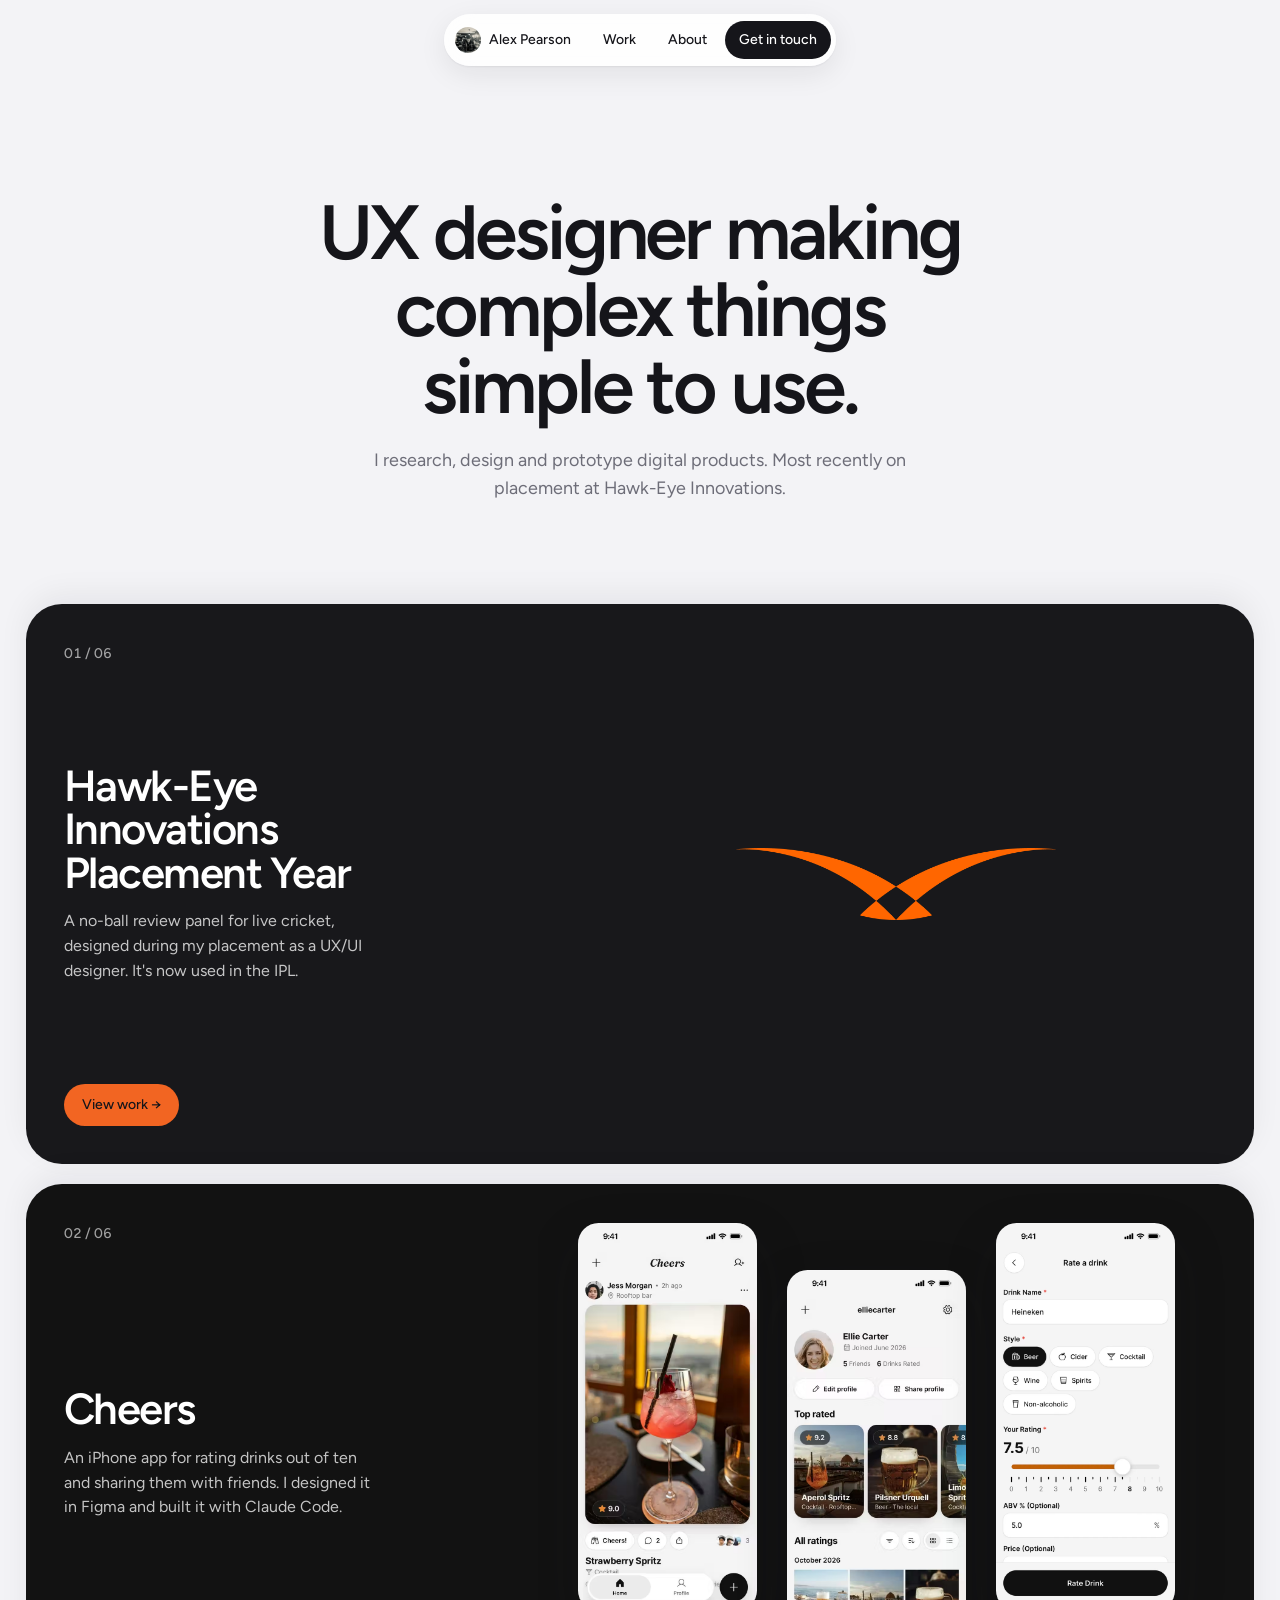
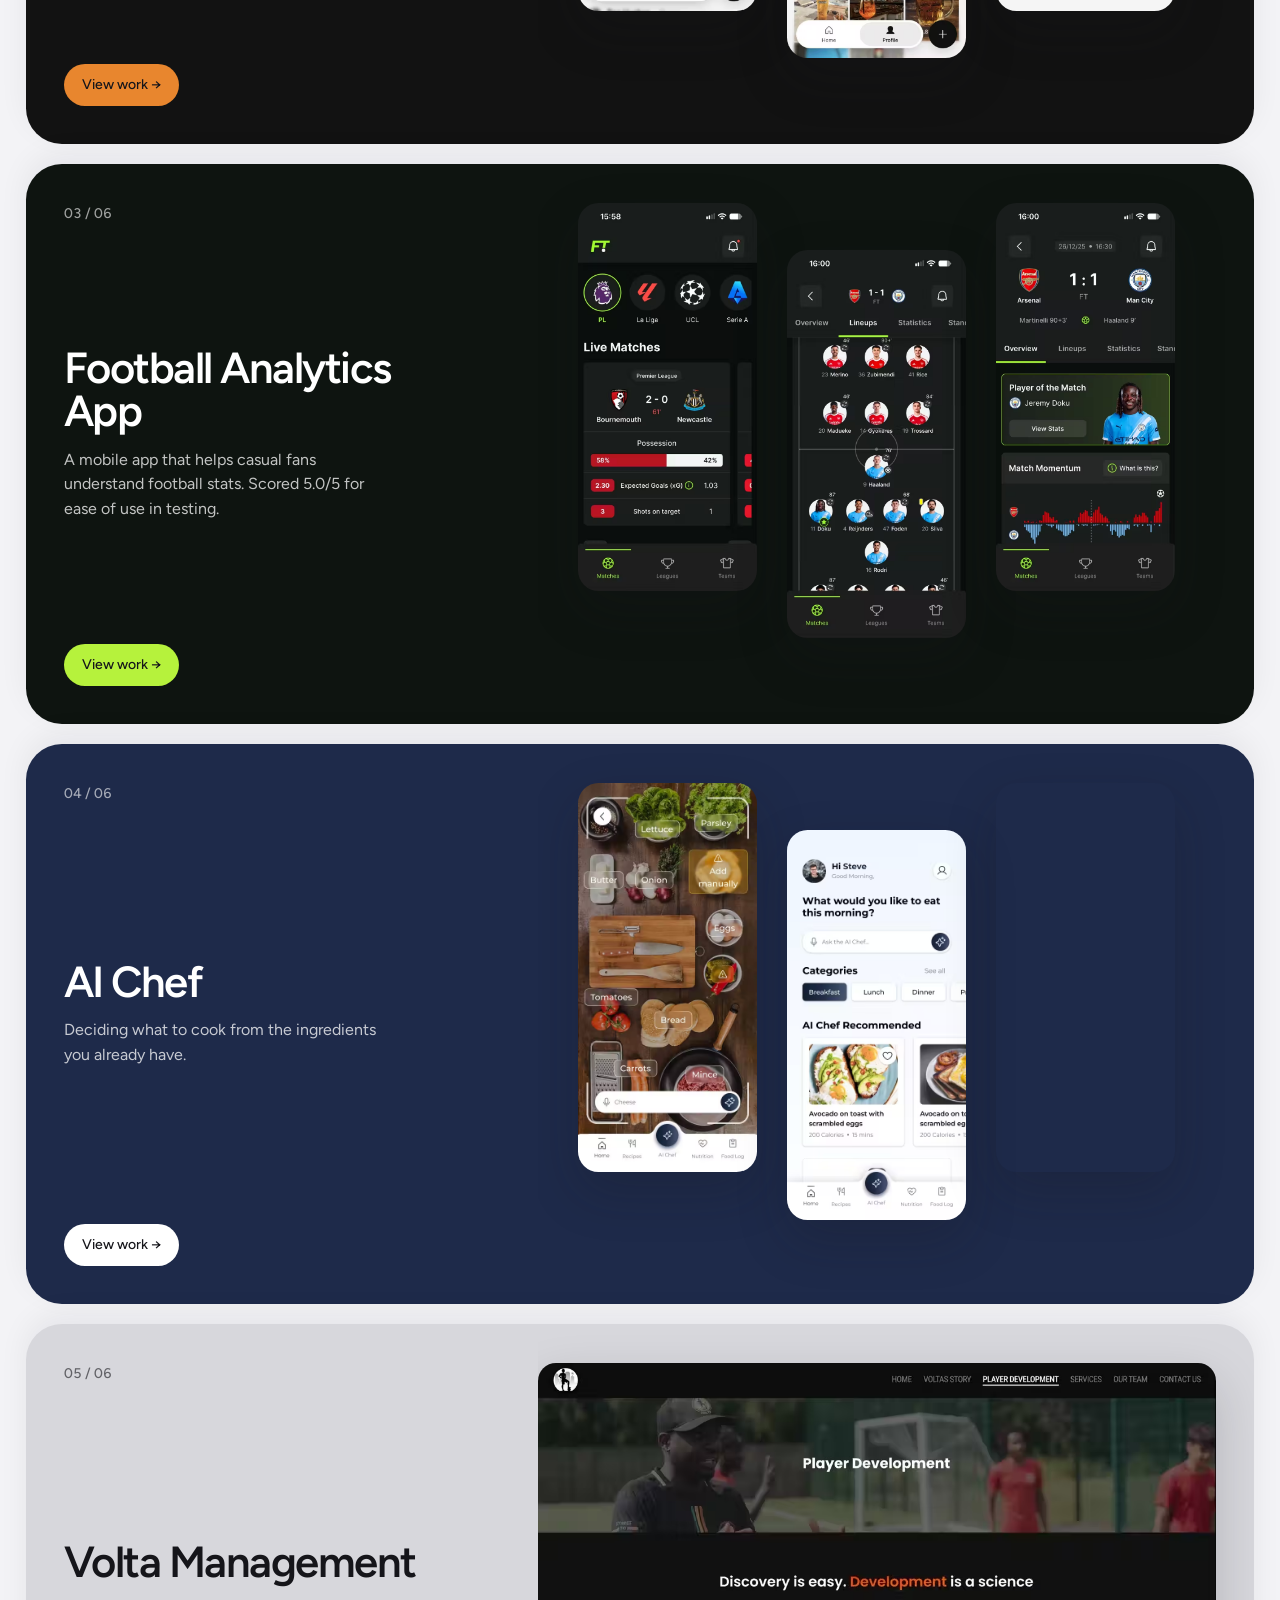
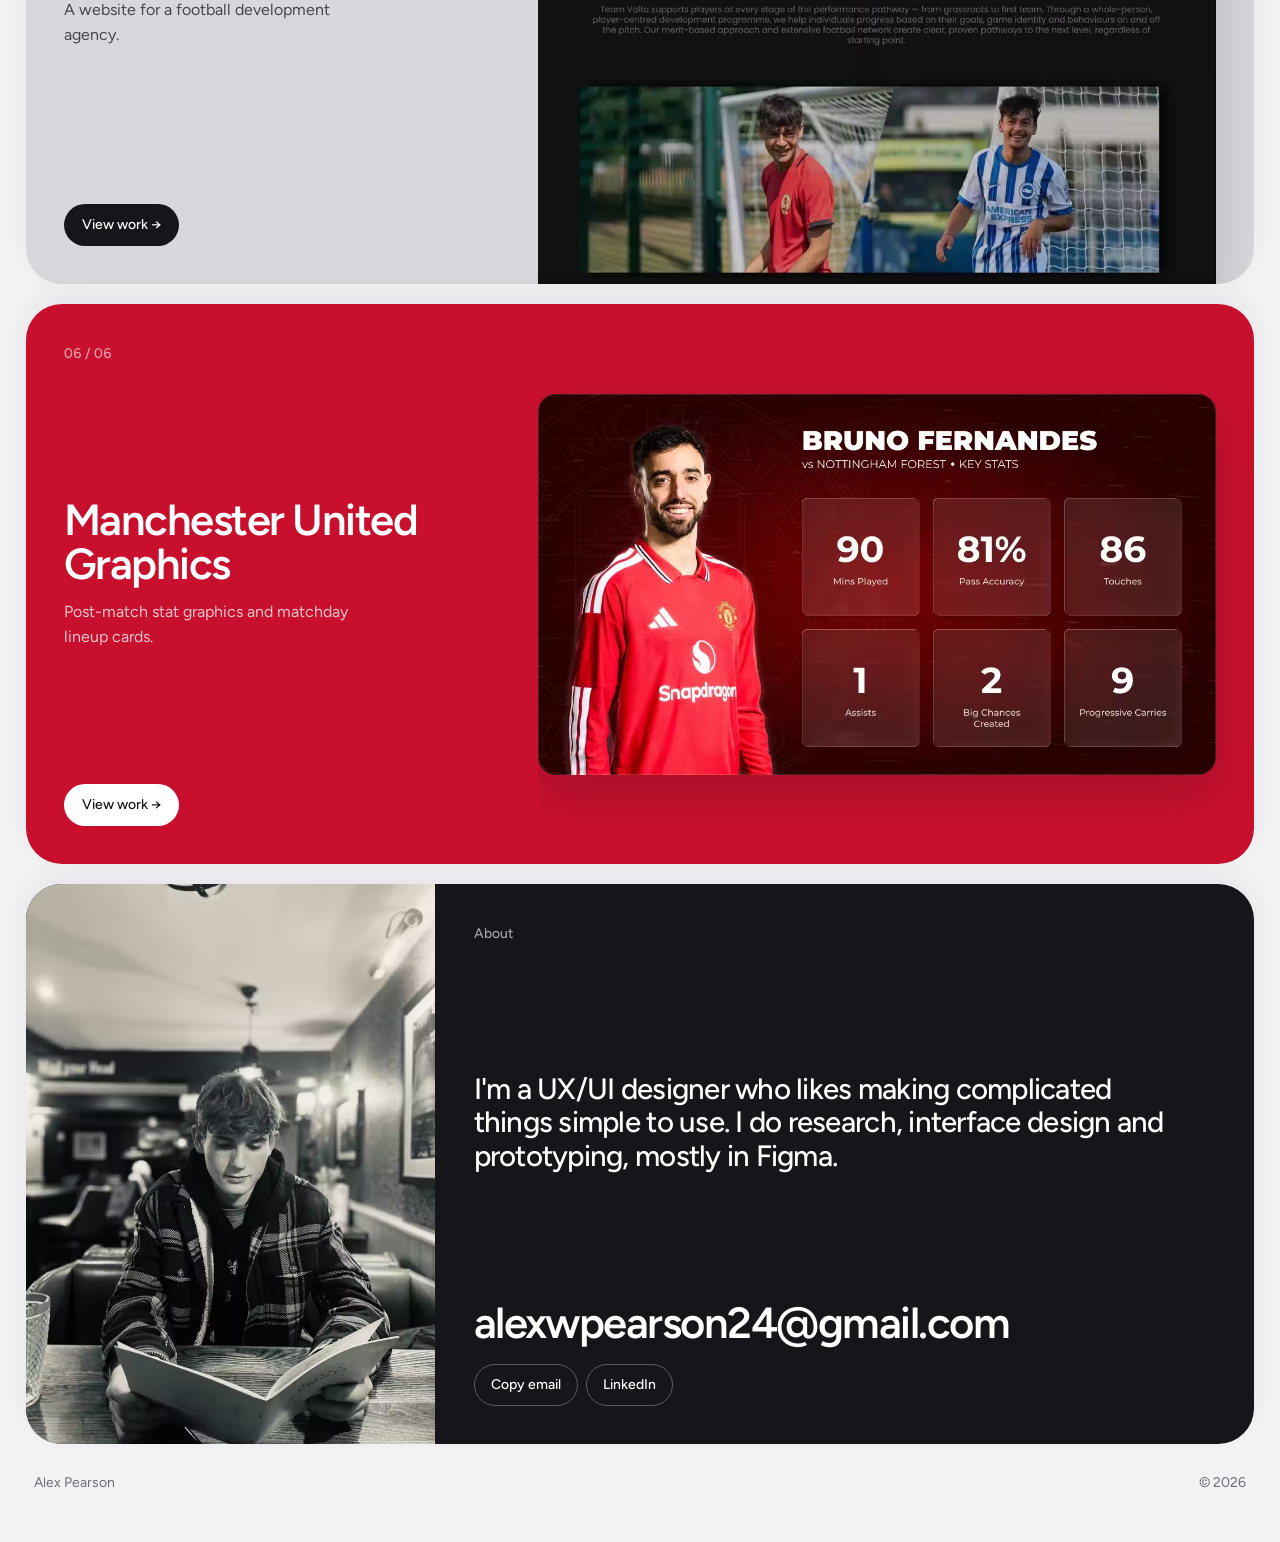
==== commit 5d7e0980: "Version the stylesheet link so style updates show straight away Co-Authored-By: Claude Opus 5.5 <nor" ====
--- a/index.html
+++ b/index.html
@@ -8,7 +8,7 @@
   <link rel="preconnect" href="https://fonts.googleapis.com" />
   <link rel="preconnect" href="https://fonts.gstatic.com" crossorigin />
   <link href="https://fonts.googleapis.com/css2?family=Figtree:wght@400;500;600&display=swap" rel="stylesheet" />
-  <link rel="stylesheet" href="styles.css" />
+  <link rel="stylesheet" href="styles.css?v=2" />
 </head>
 <body>
 
--- a/styles.css
+++ b/styles.css
@@ -1061,7 +1061,8 @@
 
 .project-media.logo > picture > img,
 .project-media.logo > img {
-  width: min(78%, 520px);
+  width: min(50%, 320px);
+  margin: auto;
   height: auto;
   border-radius: 0;
   box-shadow: none;
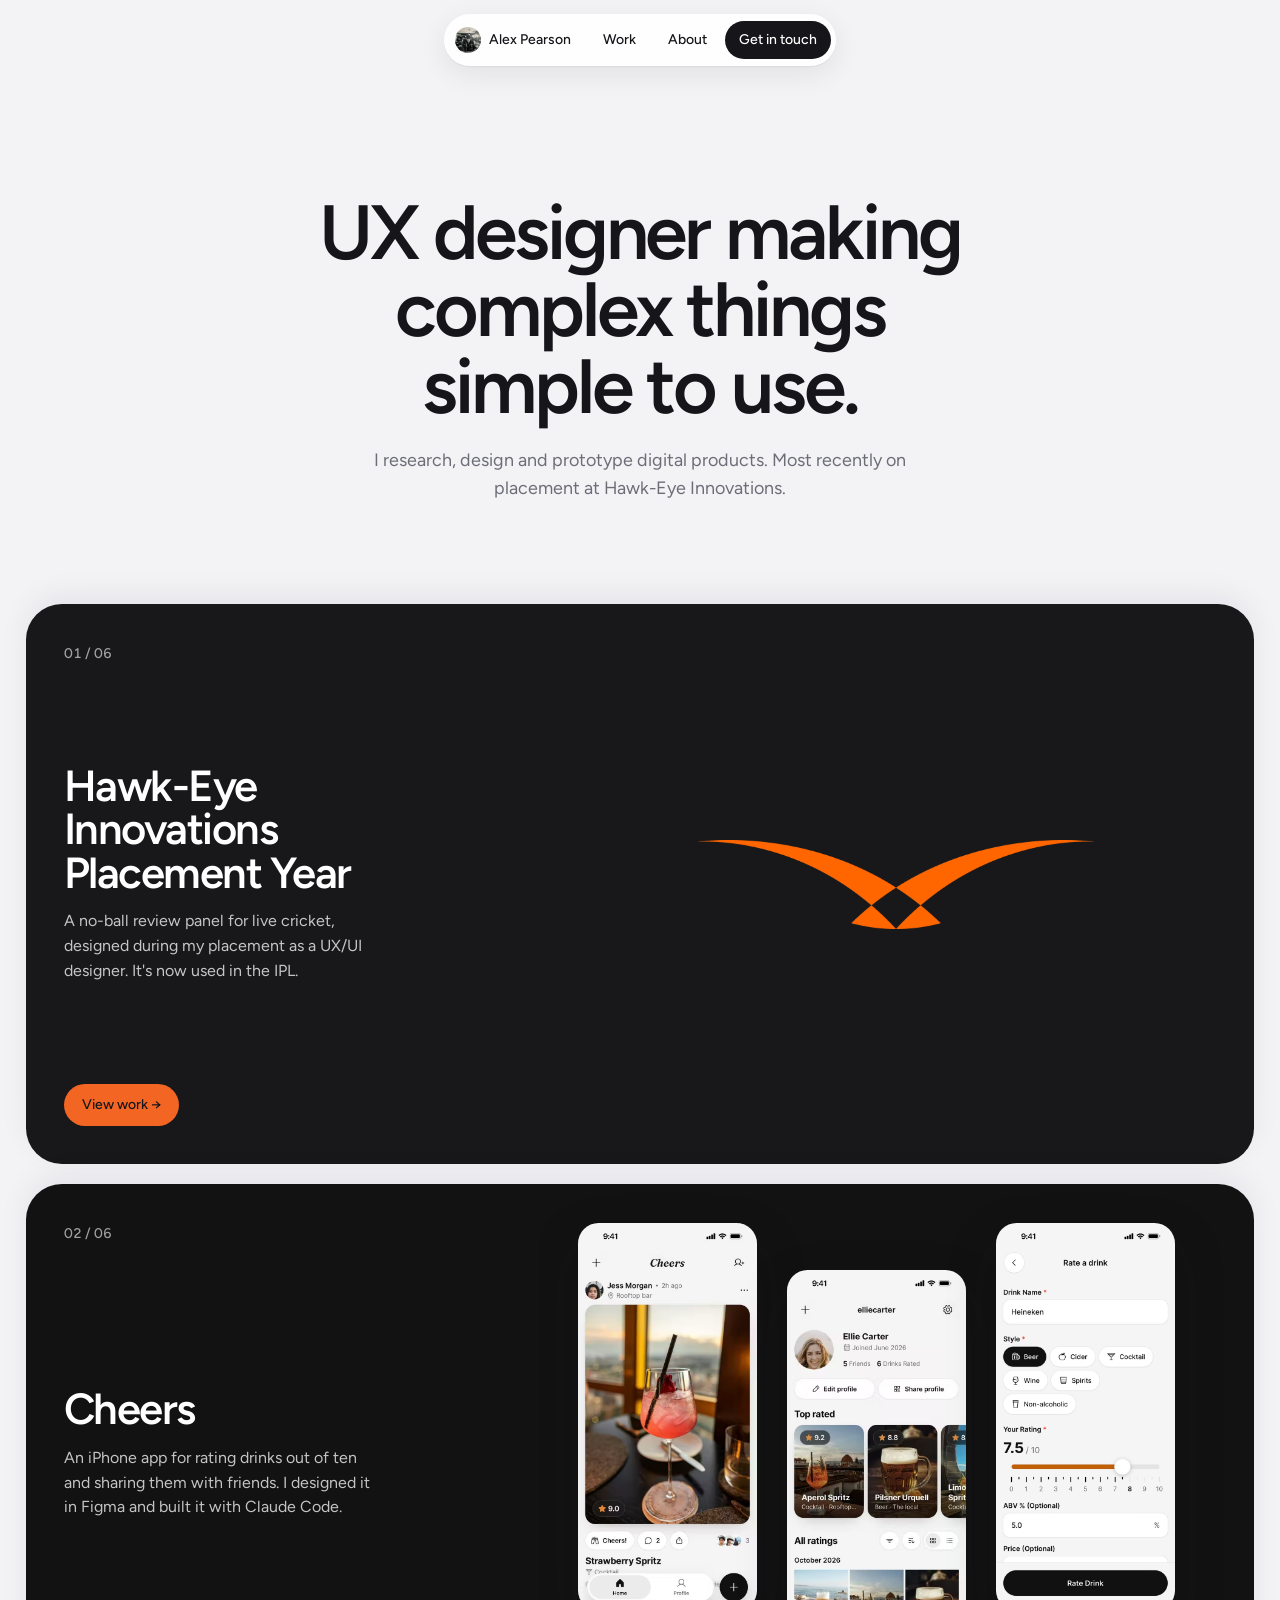
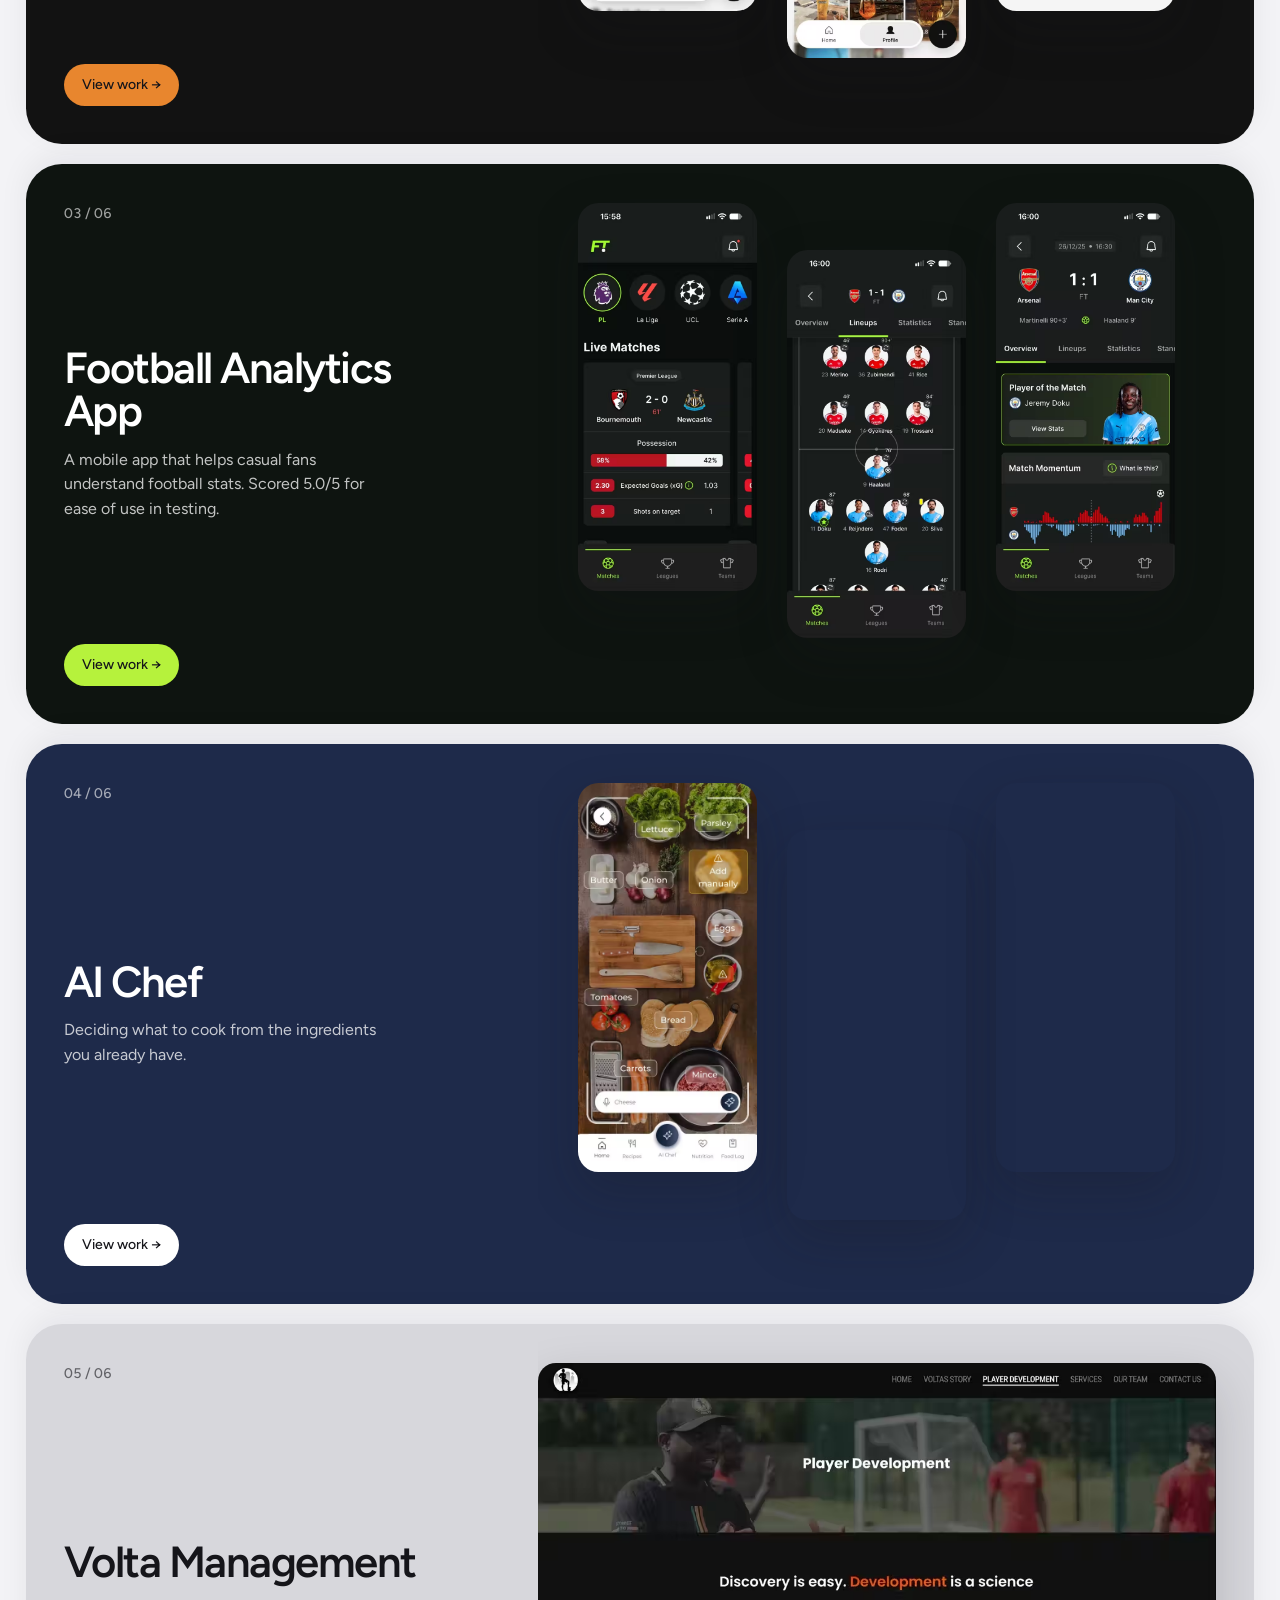
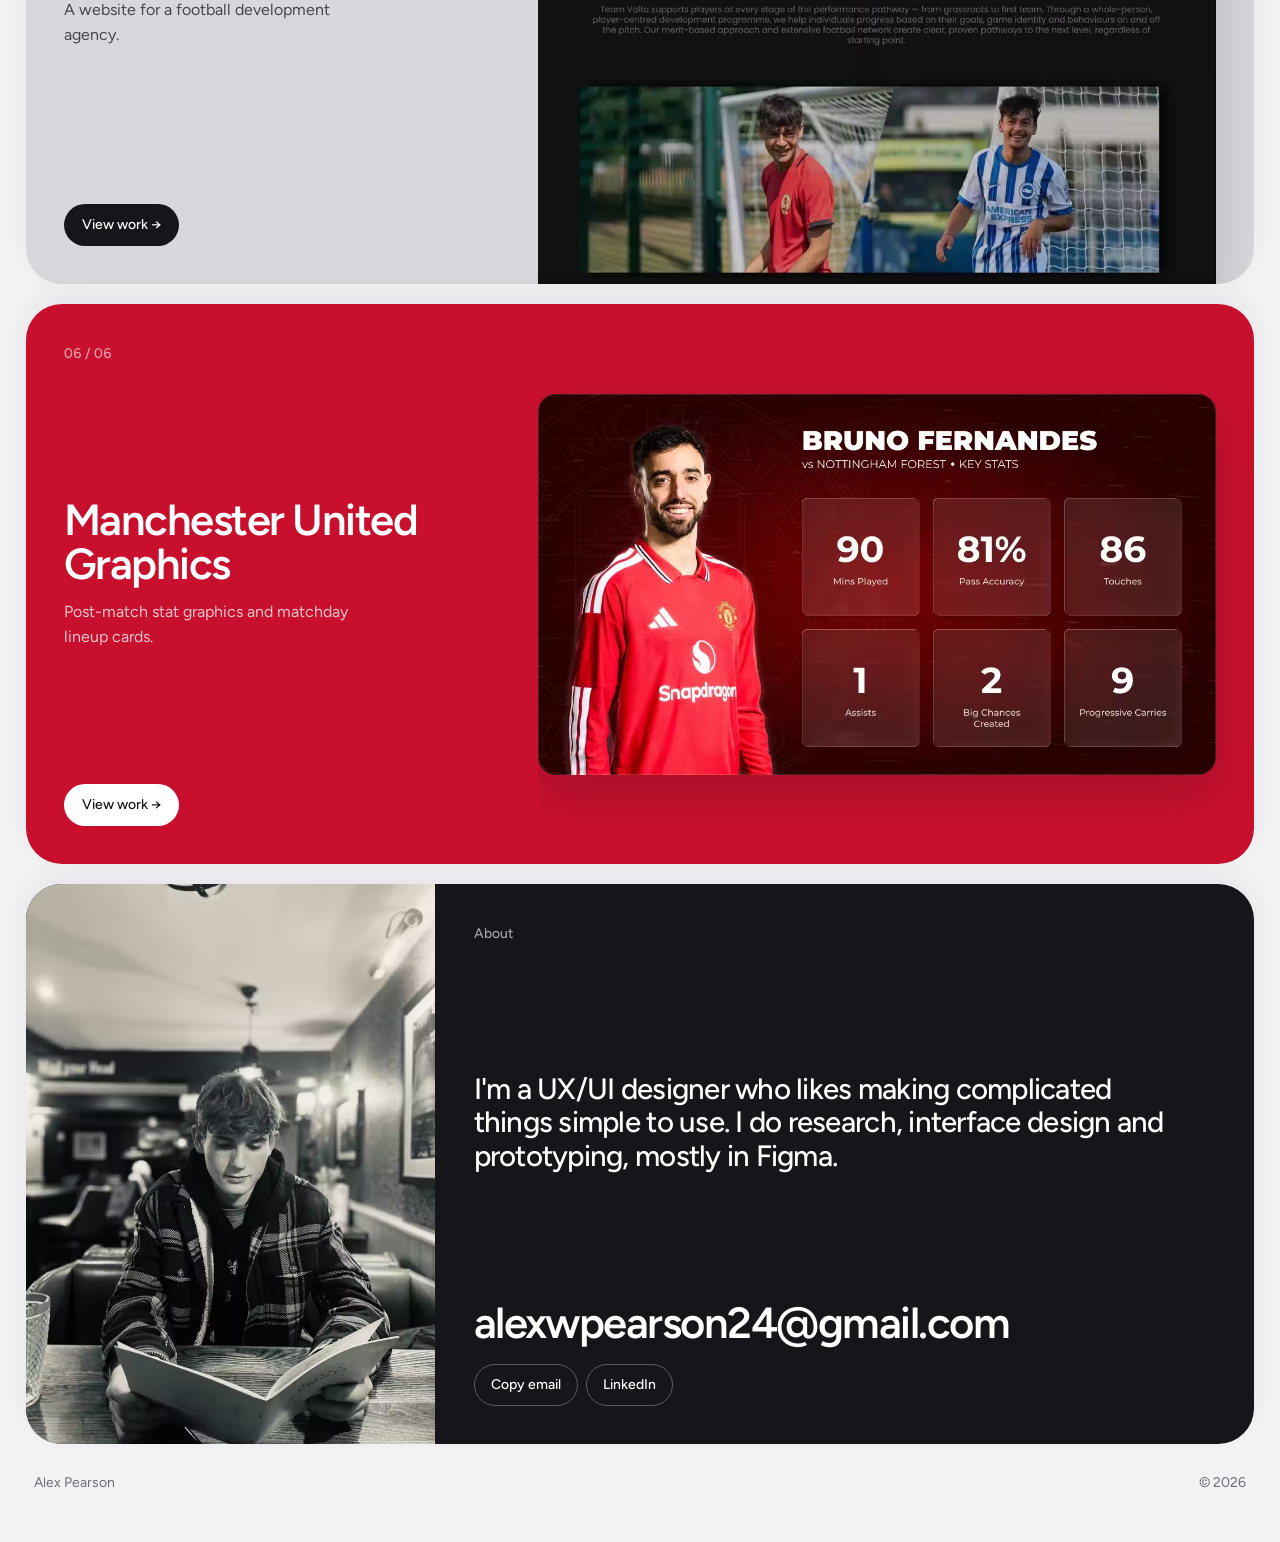
==== commit 3f58d7fc: "Make the Hawk-Eye logo a little bigger Co-Authored-By: Claude Opus 5.5 <noreply@anthropic.com>" ====
--- a/index.html
+++ b/index.html
@@ -8,7 +8,7 @@
   <link rel="preconnect" href="https://fonts.googleapis.com" />
   <link rel="preconnect" href="https://fonts.gstatic.com" crossorigin />
   <link href="https://fonts.googleapis.com/css2?family=Figtree:wght@400;500;600&display=swap" rel="stylesheet" />
-  <link rel="stylesheet" href="styles.css?v=2" />
+  <link rel="stylesheet" href="styles.css?v=3" />
 </head>
 <body>
 
--- a/styles.css
+++ b/styles.css
@@ -1061,7 +1061,7 @@
 
 .project-media.logo > picture > img,
 .project-media.logo > img {
-  width: min(50%, 320px);
+  width: min(62%, 410px);
   margin: auto;
   height: auto;
   border-radius: 0;
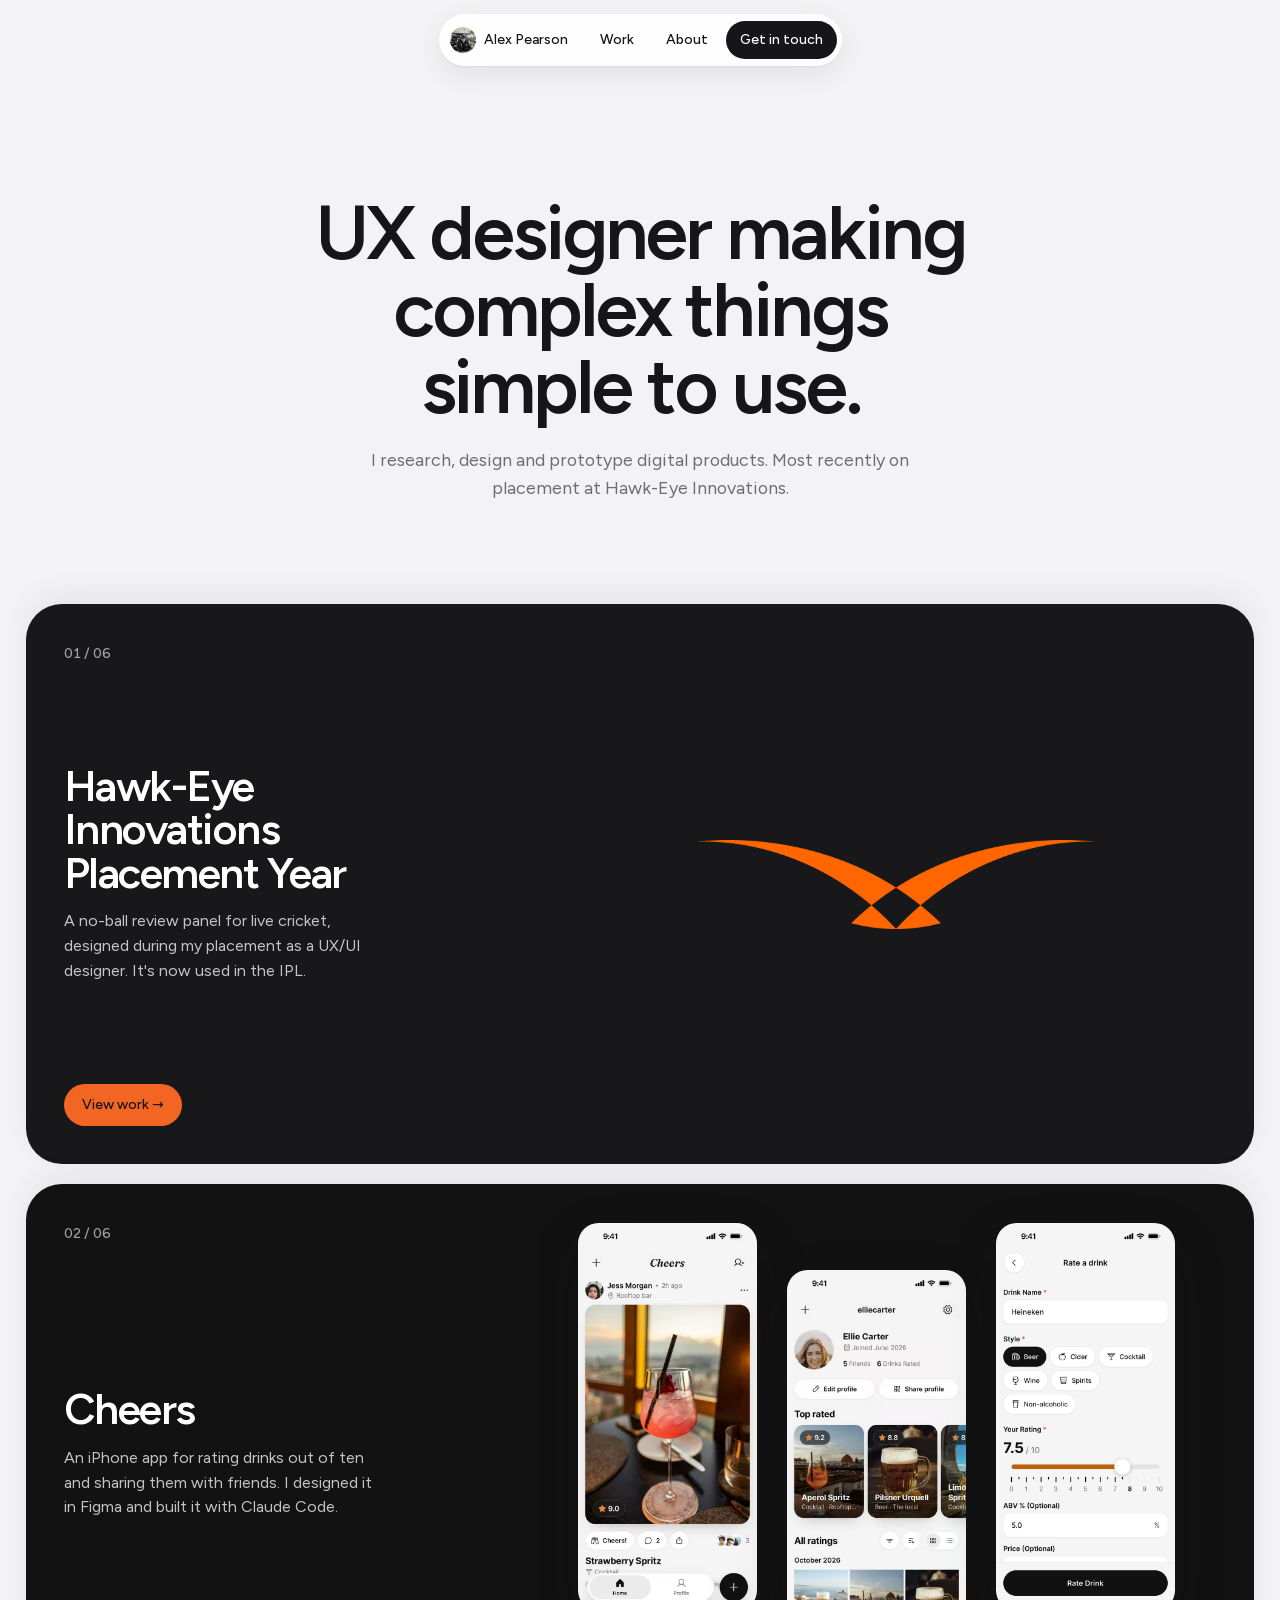
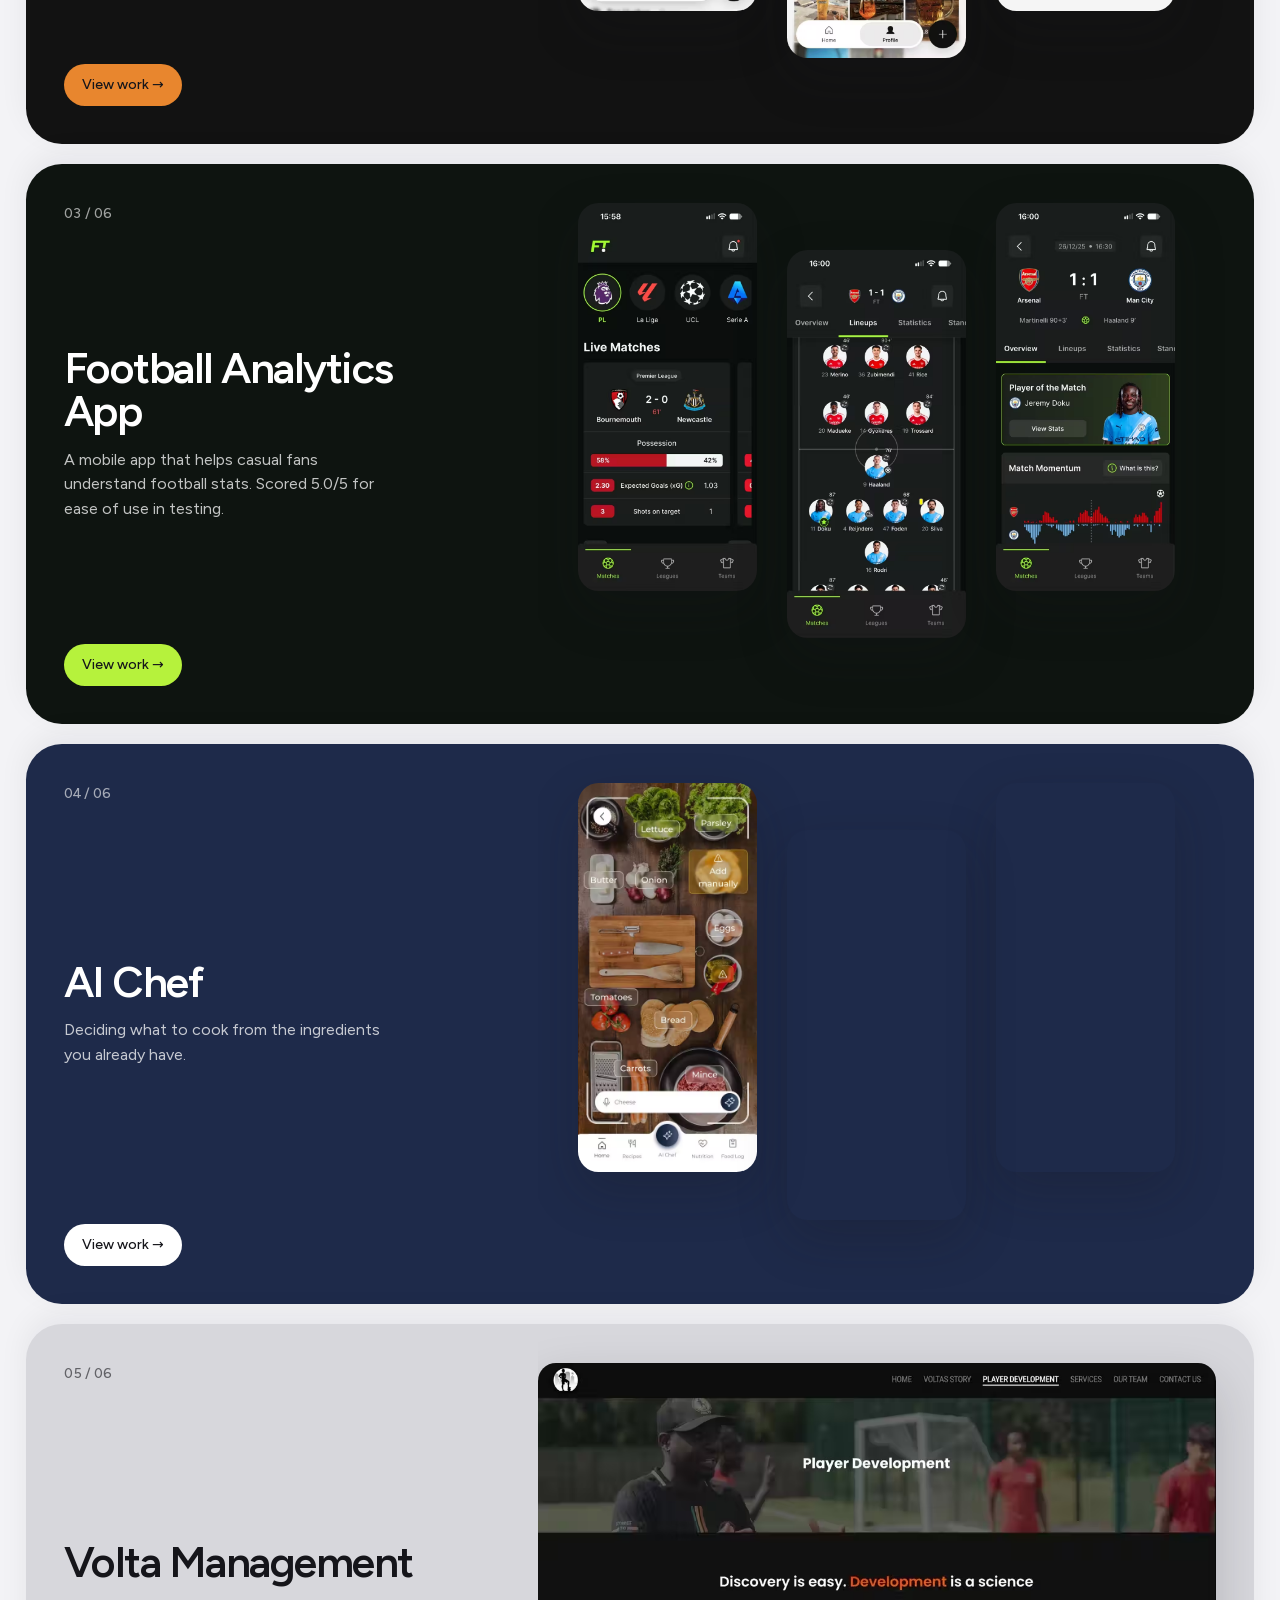
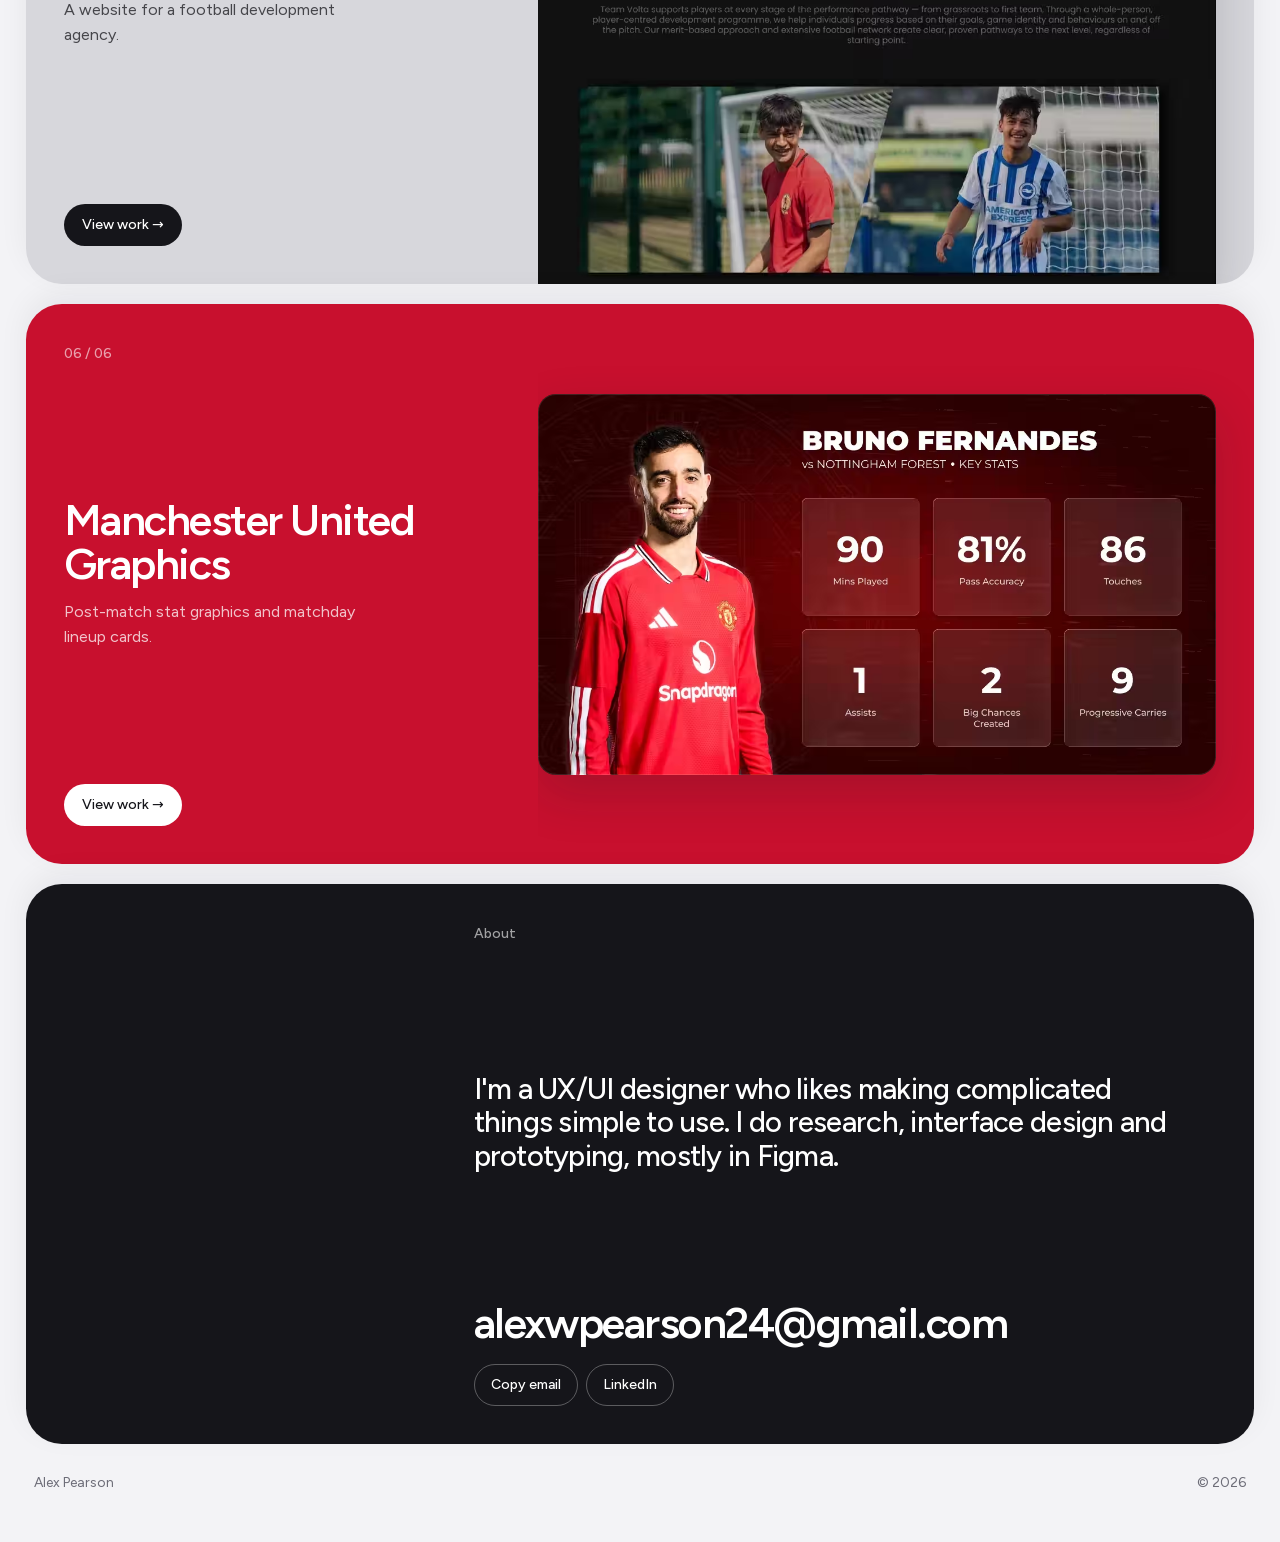
==== commit db488324: "Speed up page loads: self-host Figtree, prerender links on hover, prioritise hero images Co-Authored" ====
--- a/index.html
+++ b/index.html
@@ -5,10 +5,11 @@
   <meta name="viewport" content="width=device-width, initial-scale=1.0" />
   <title>Alex Pearson — UX / UI Designer</title>
   <meta name="description" content="Alex Pearson is a UX/UI designer who researches, designs and prototypes digital products." />
-  <link rel="preconnect" href="https://fonts.googleapis.com" />
-  <link rel="preconnect" href="https://fonts.gstatic.com" crossorigin />
-  <link href="https://fonts.googleapis.com/css2?family=Figtree:wght@400;500;600&display=swap" rel="stylesheet" />
-  <link rel="stylesheet" href="styles.css?v=3" />
+  <link rel="preload" href="fonts/figtree-latin.woff2" as="font" type="font/woff2" crossorigin />
+  <link rel="stylesheet" href="styles.css?v=4" />
+  <script type="speculationrules">
+    {"prerender": [{"where": {"href_matches": "/*"}, "eagerness": "moderate"}]}
+  </script>
 </head>
 <body>
 
@@ -38,7 +39,7 @@
         </div>
         <span class="more">View work →</span>
       </div>
-      <div class="project-media logo"><img src="Hawk-eye/hawk-eye-logo.png" width="1200" height="270" alt="Hawk-Eye Innovations logo" /></div>
+      <div class="project-media logo"><img fetchpriority="high" src="Hawk-eye/hawk-eye-logo.png" width="1200" height="270" alt="Hawk-Eye Innovations logo" /></div>
     </a>
 
     <a class="card dark project" style="--i: 1; --tint: var(--cheers); --accent: var(--cheers-accent); --on-accent: var(--ink);" href="cheers.html">
--- a/styles.css
+++ b/styles.css
@@ -1,3 +1,21 @@
+/* Figtree, self-hosted (one variable file covers weights 400–600) */
+@font-face {
+  font-family: 'Figtree';
+  font-style: normal;
+  font-weight: 400 600;
+  font-display: swap;
+  src: url(fonts/figtree-latin-ext.woff2) format('woff2');
+  unicode-range: U+0100-02BA, U+02BD-02C5, U+02C7-02CC, U+02CE-02D7, U+02DD-02FF, U+0304, U+0308, U+0329, U+1D00-1DBF, U+1E00-1E9F, U+1EF2-1EFF, U+2020, U+20A0-20AB, U+20AD-20C4, U+2113, U+2C60-2C7F, U+A720-A7FF;
+}
+@font-face {
+  font-family: 'Figtree';
+  font-style: normal;
+  font-weight: 400 600;
+  font-display: swap;
+  src: url(fonts/figtree-latin.woff2) format('woff2');
+  unicode-range: U+0000-00FF, U+0131, U+0152-0153, U+02BB-02BC, U+02C6, U+02DA, U+02DC, U+0304, U+0308, U+0329, U+2000-206F, U+20AC, U+2122, U+2191, U+2193, U+2212, U+2215, U+FEFF, U+FFFD;
+}
+
 *, *::before, *::after {
   box-sizing: border-box;
   margin: 0;
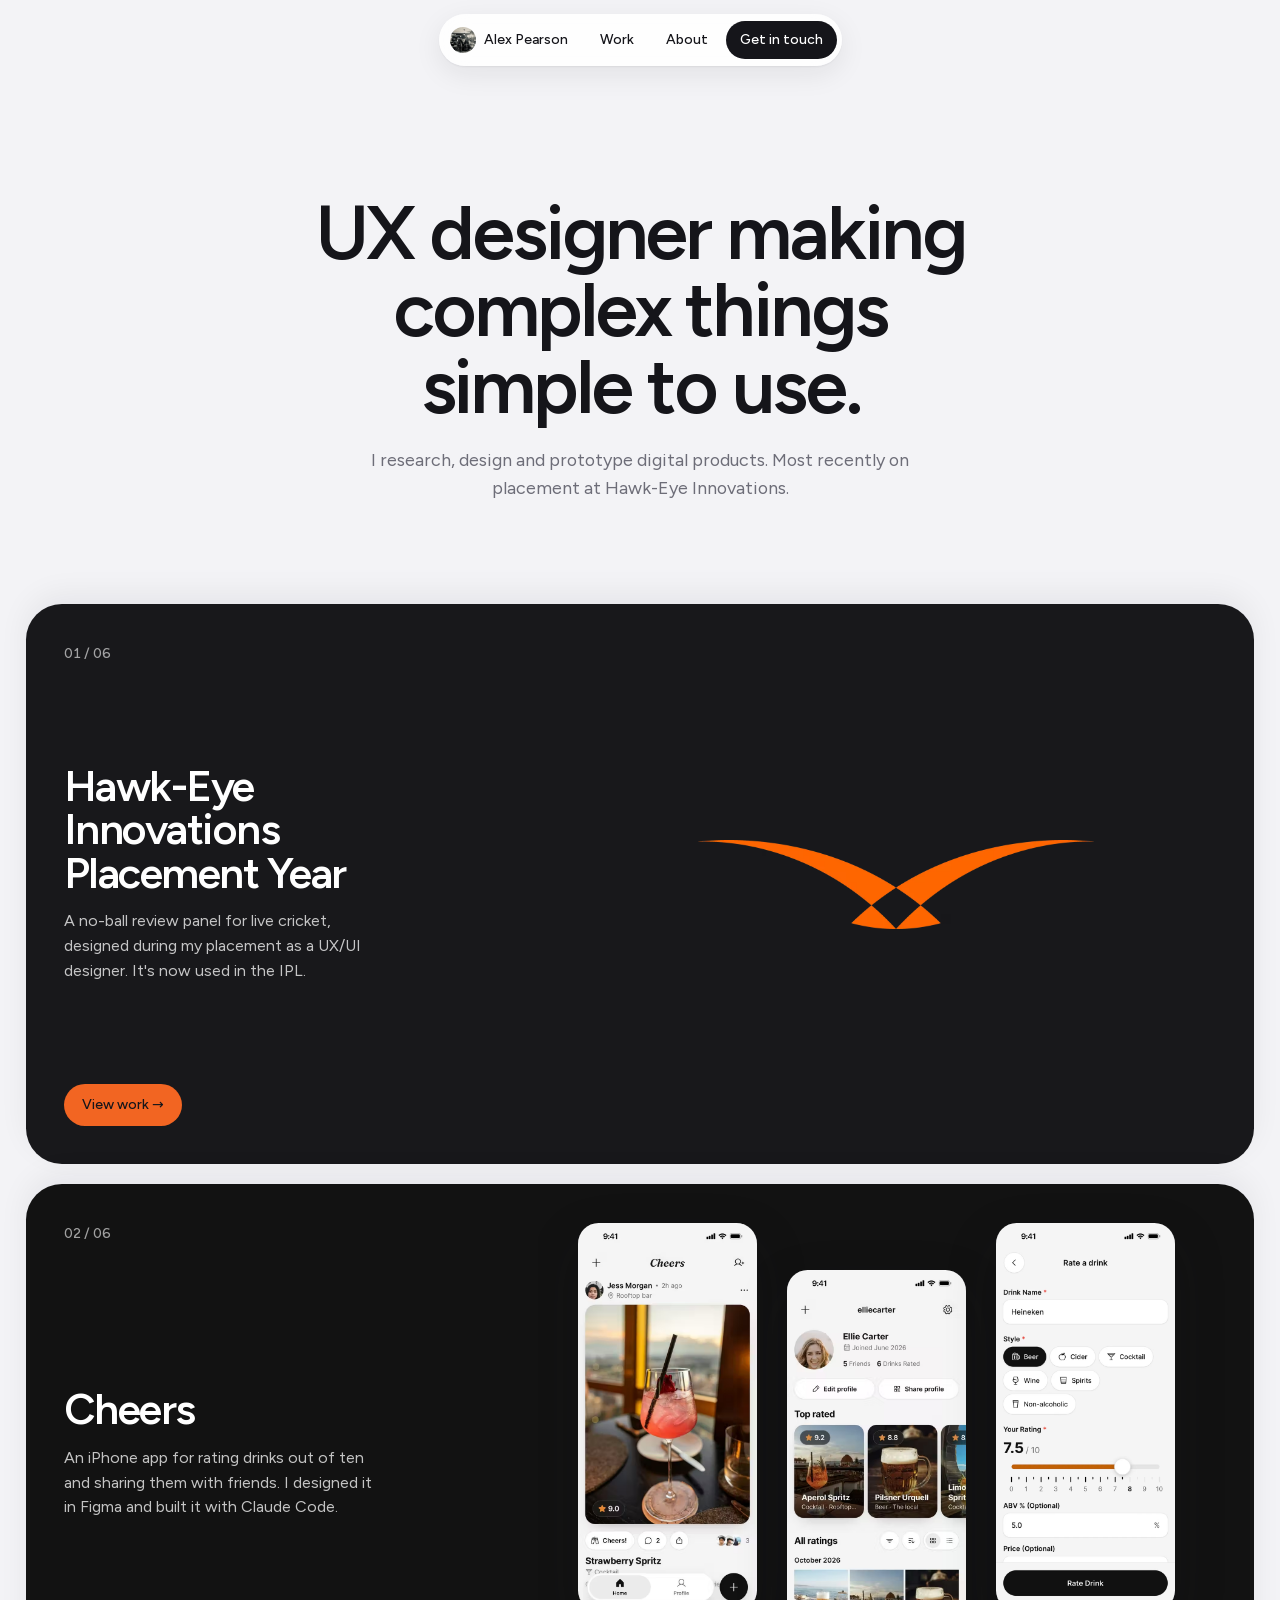
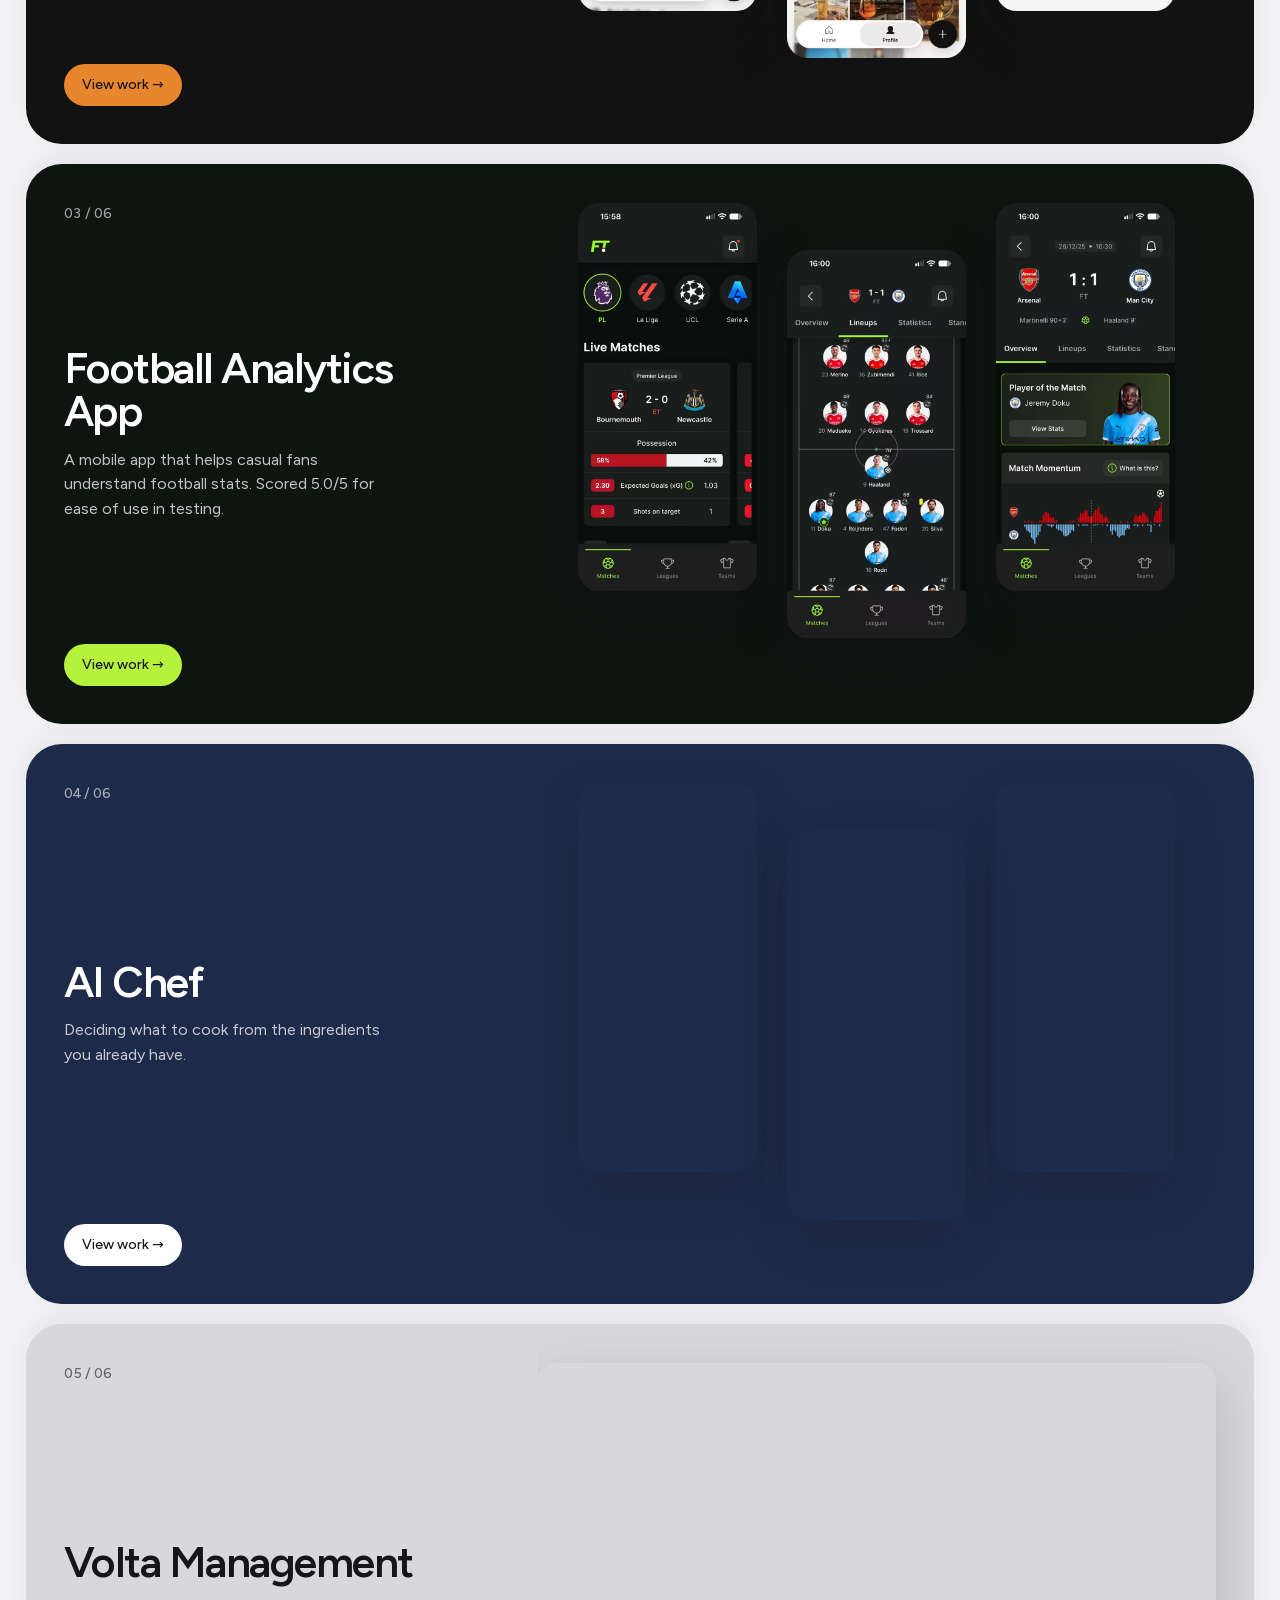
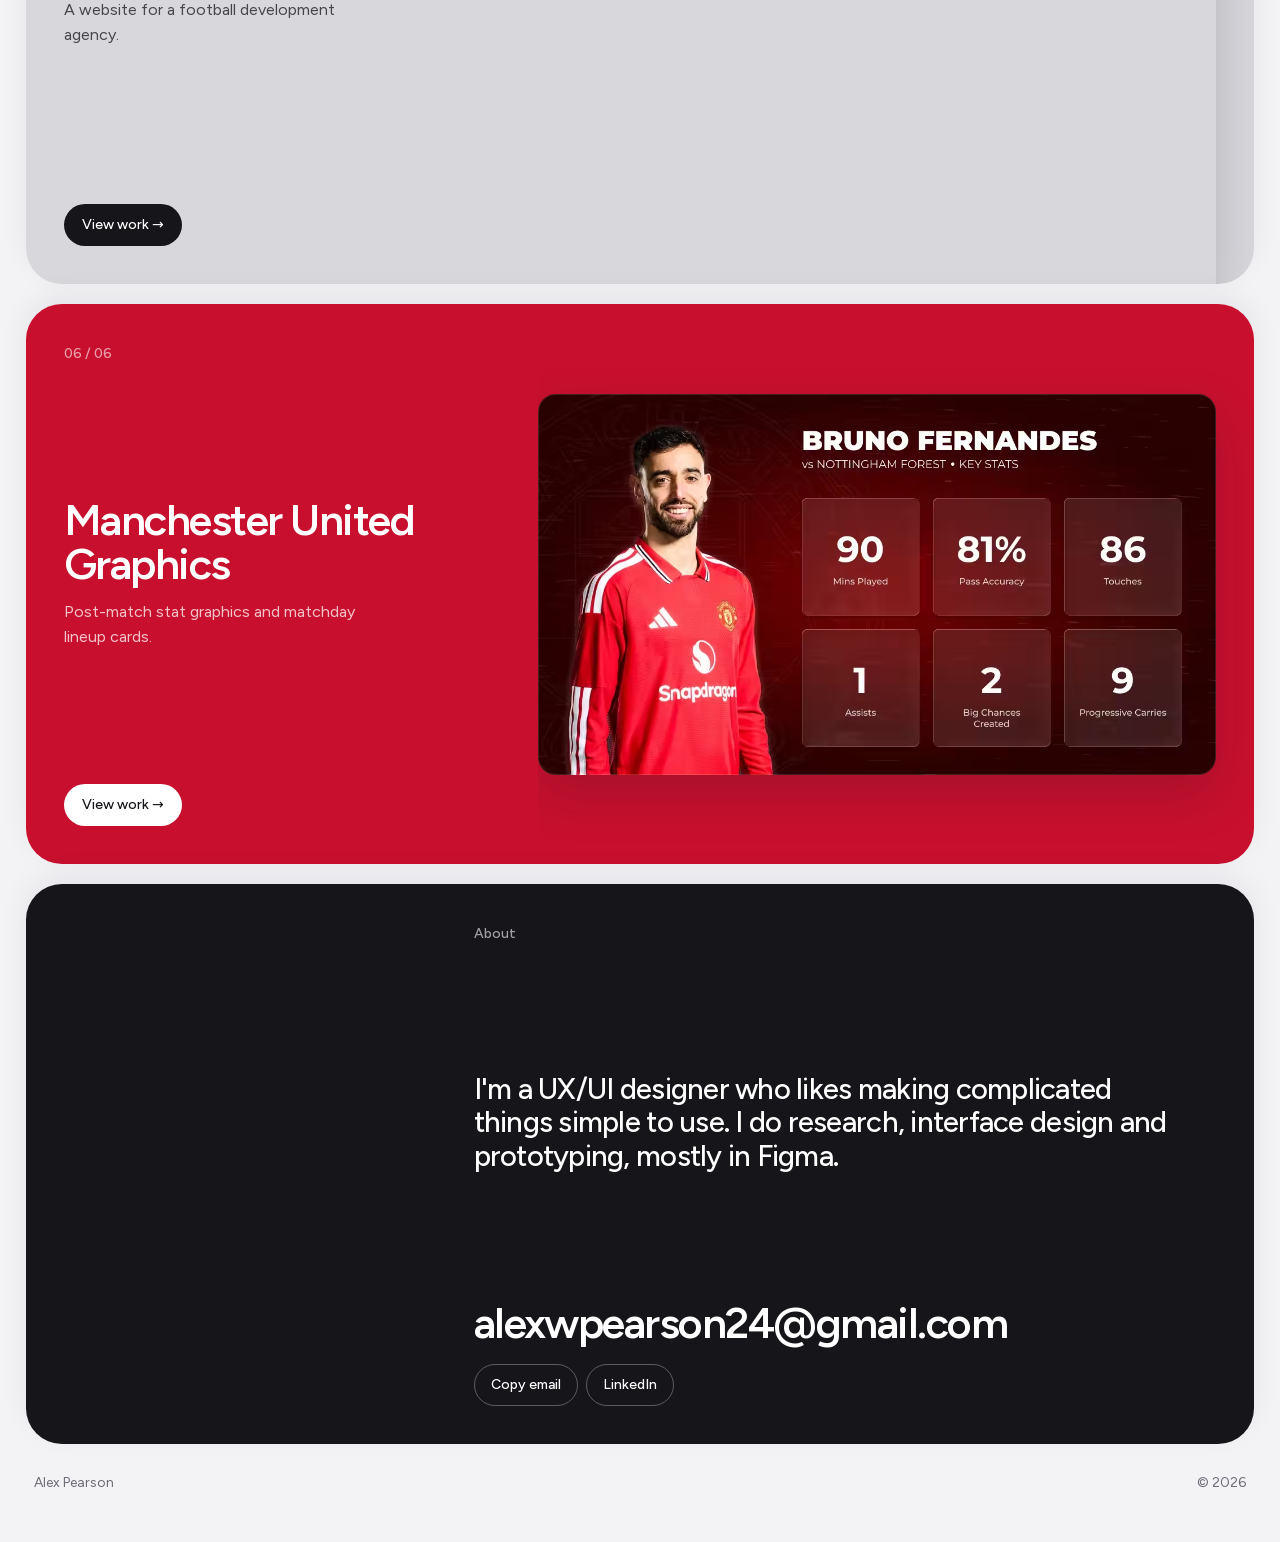
==== commit 5c9b6fd9: "Serve the Hawk-Eye logo as AVIF with a PNG fallback Co-Authored-By: Claude Opus 5.5 <noreply@anthrop" ====
--- a/index.html
+++ b/index.html
@@ -39,7 +39,7 @@
         </div>
         <span class="more">View work →</span>
       </div>
-      <div class="project-media logo"><img fetchpriority="high" src="Hawk-eye/hawk-eye-logo.png" width="1200" height="270" alt="Hawk-Eye Innovations logo" /></div>
+      <div class="project-media logo"><picture><source srcset="Hawk-eye/hawk-eye-logo.avif" type="image/avif" /><img fetchpriority="high" src="Hawk-eye/hawk-eye-logo.png" width="1200" height="270" alt="Hawk-Eye Innovations logo" /></picture></div>
     </a>
 
     <a class="card dark project" style="--i: 1; --tint: var(--cheers); --accent: var(--cheers-accent); --on-accent: var(--ink);" href="cheers.html">
